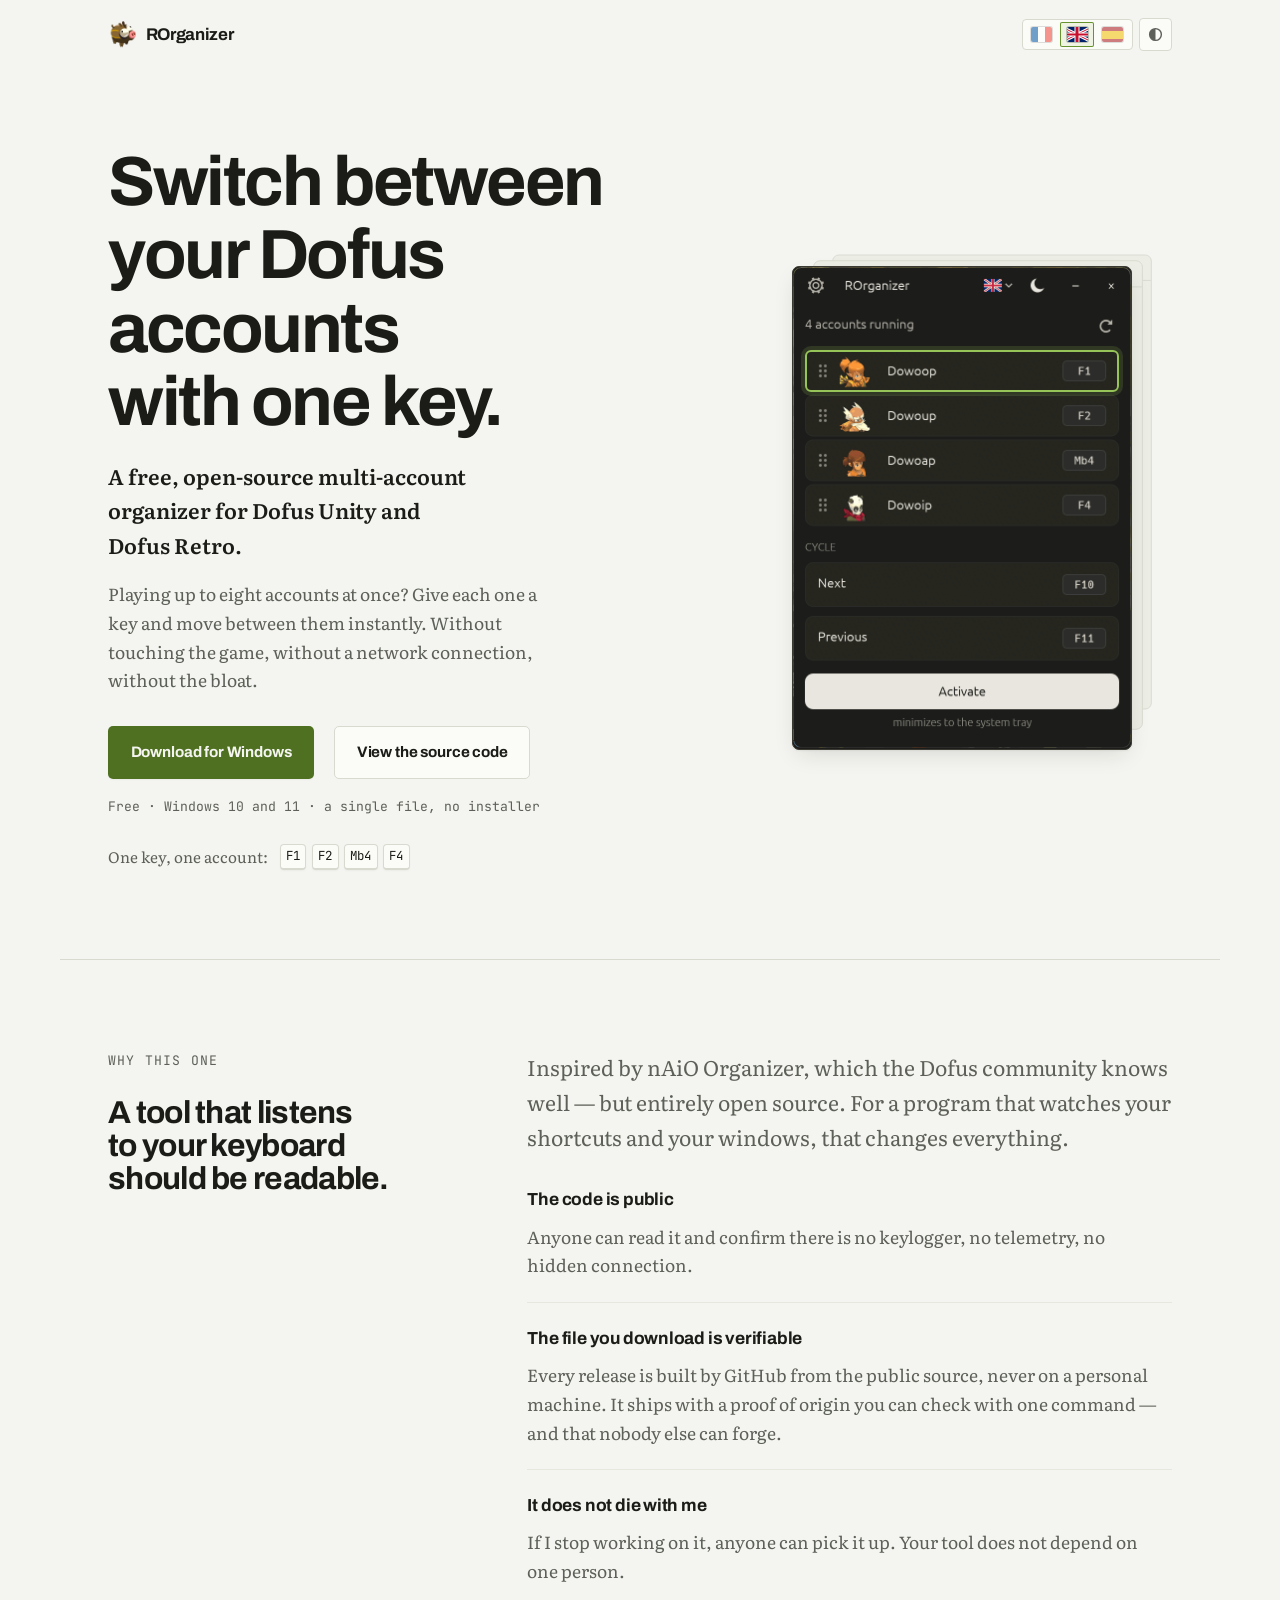
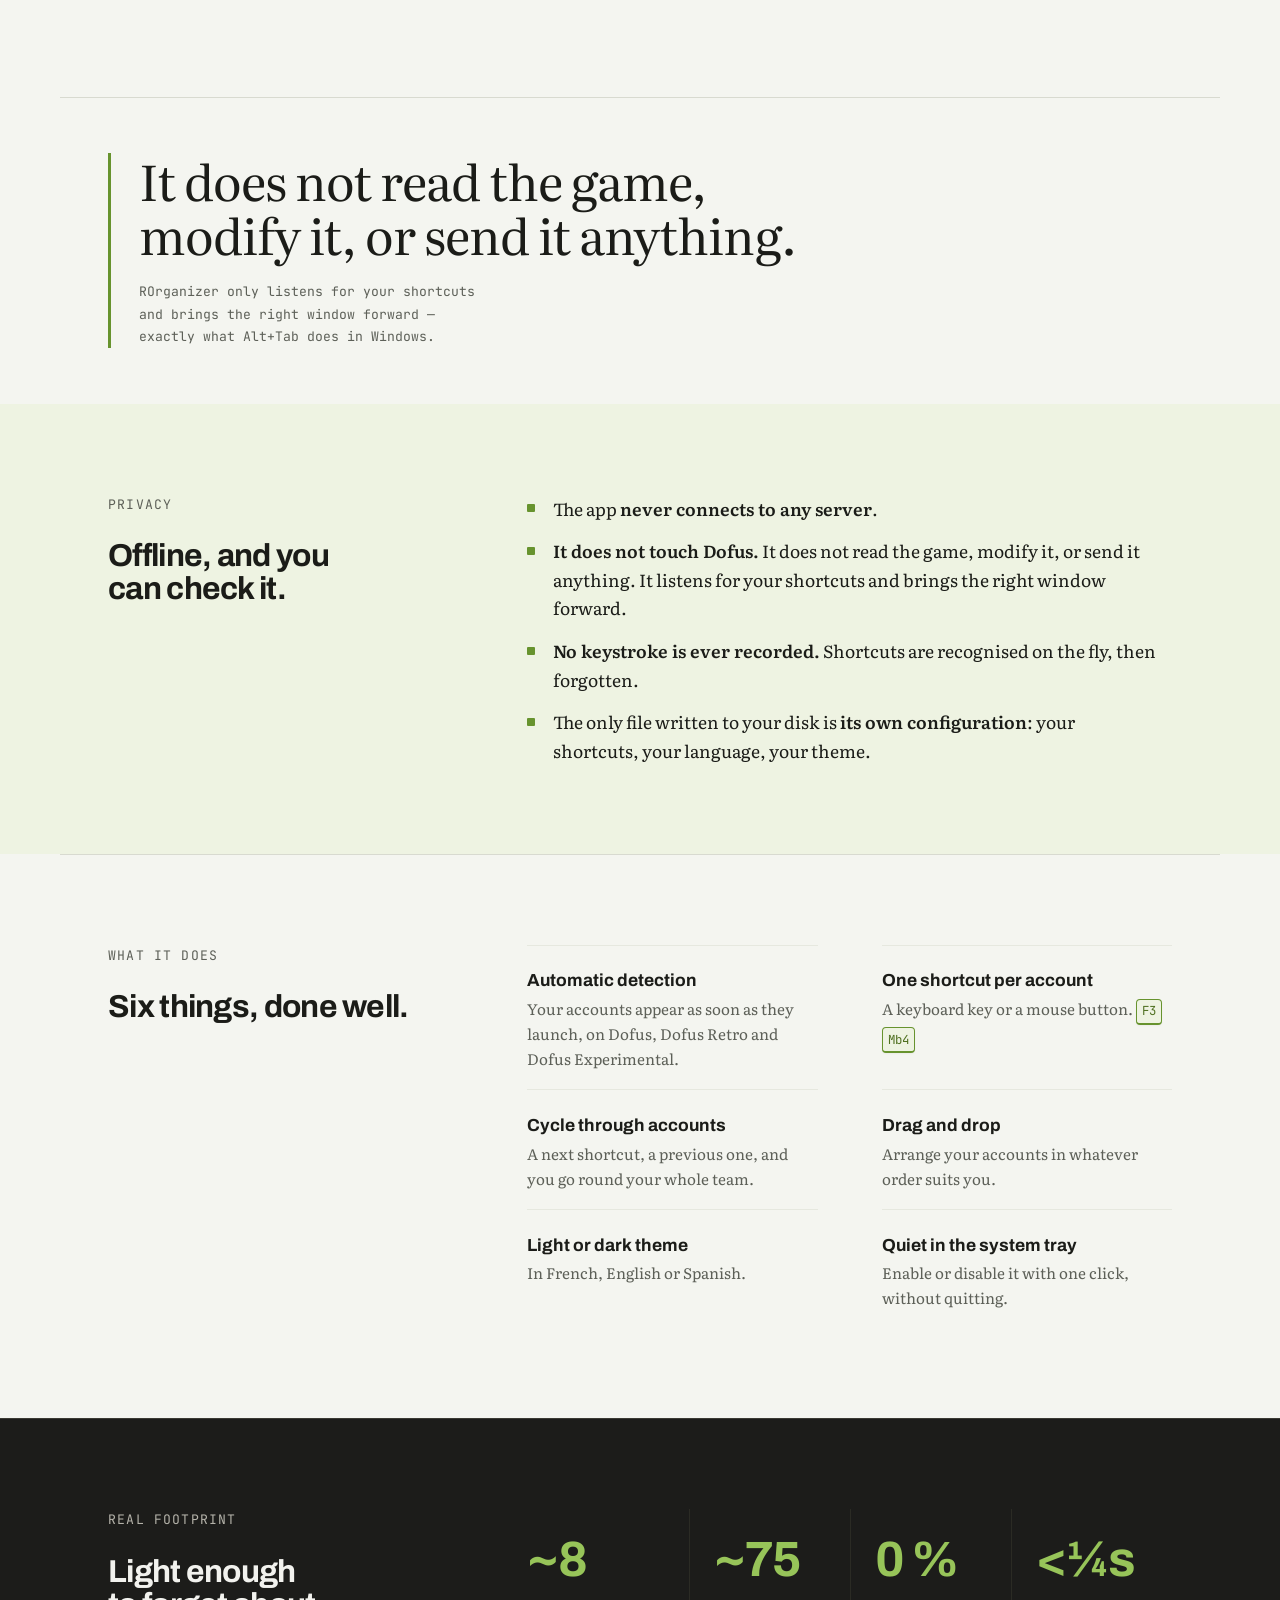
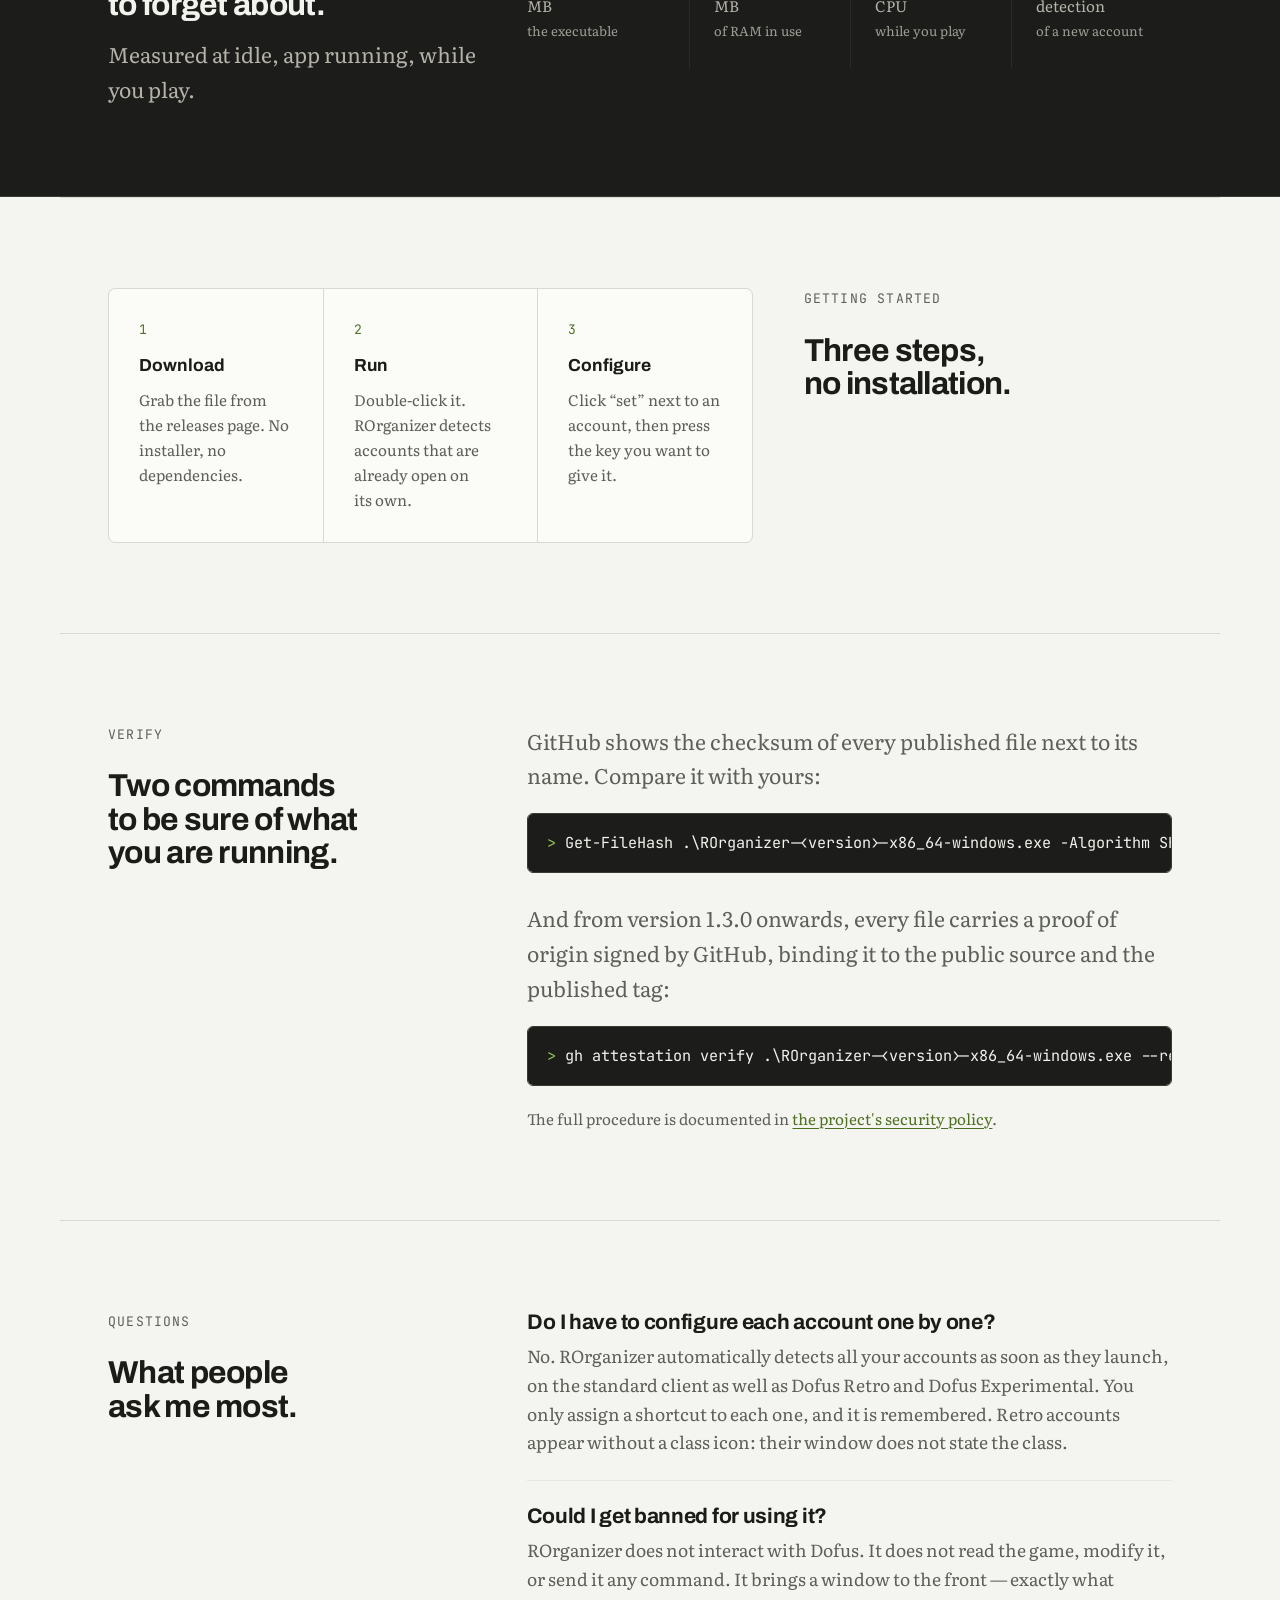
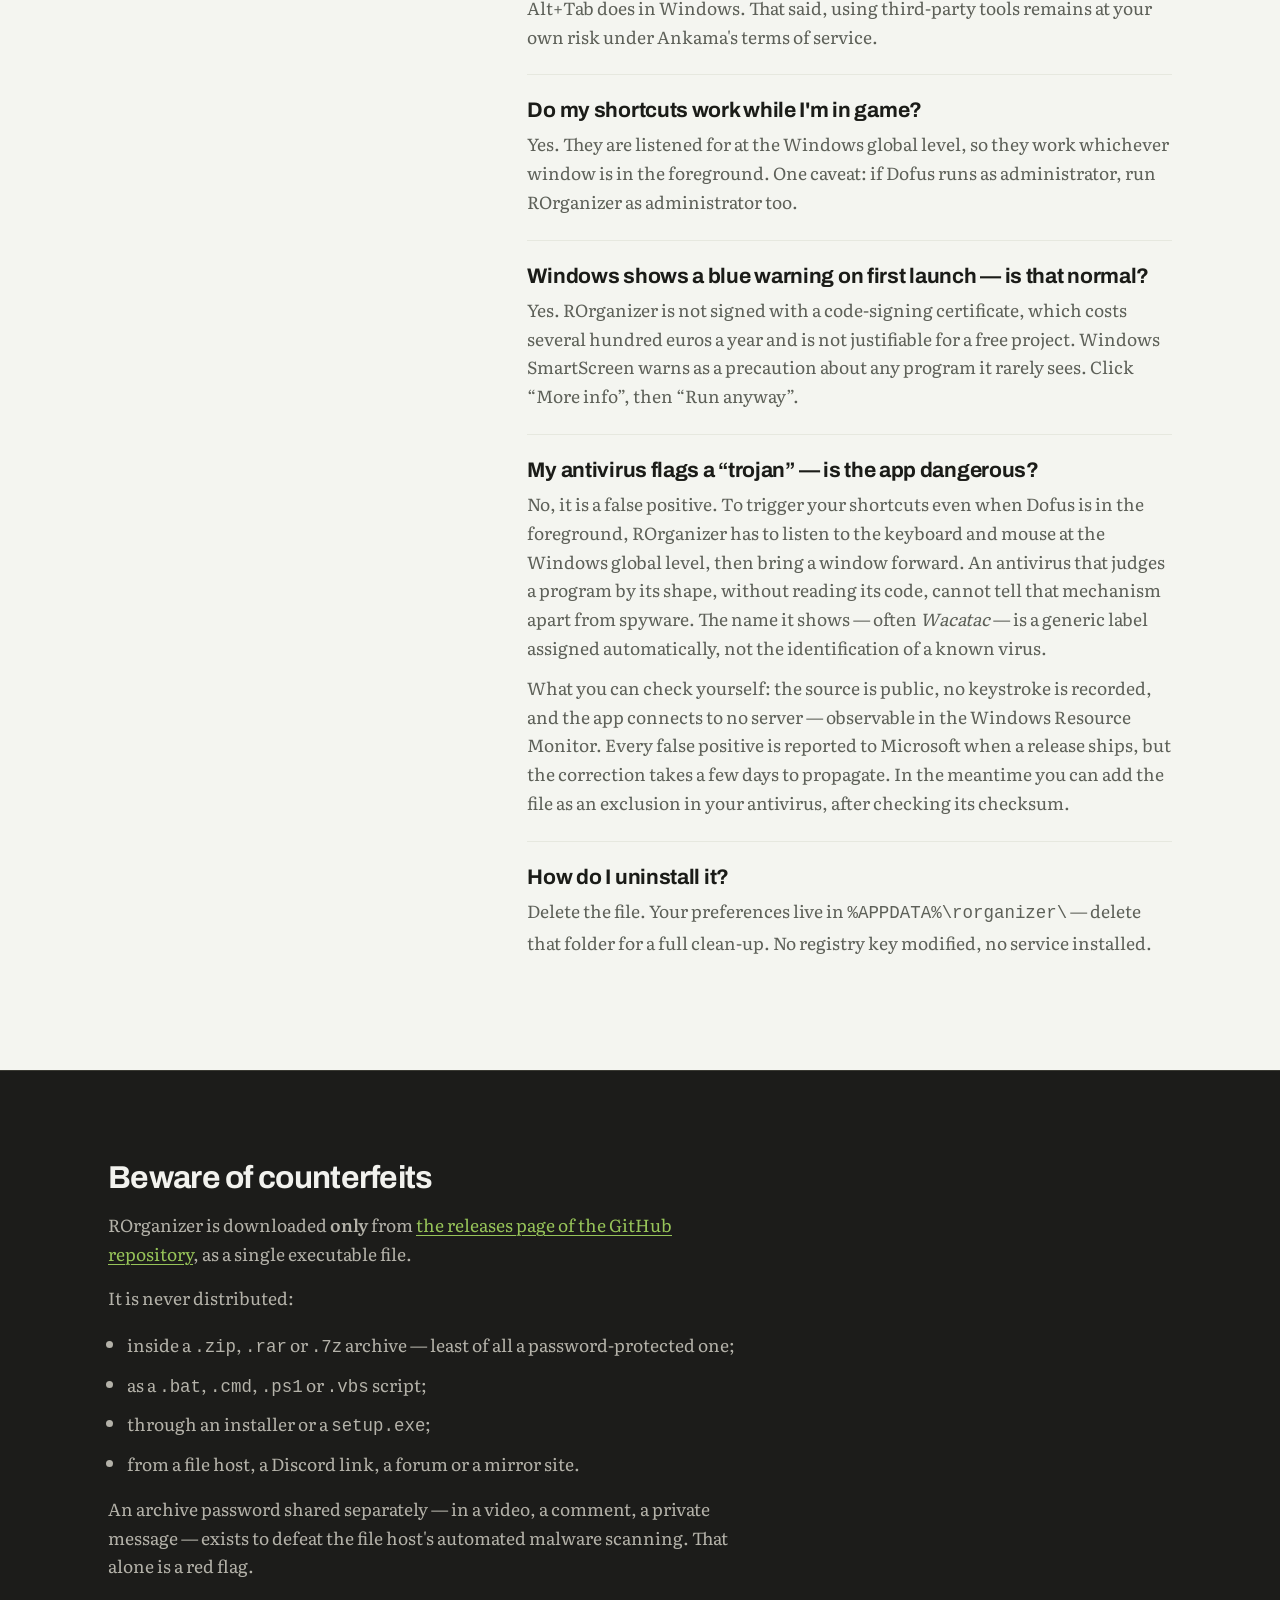
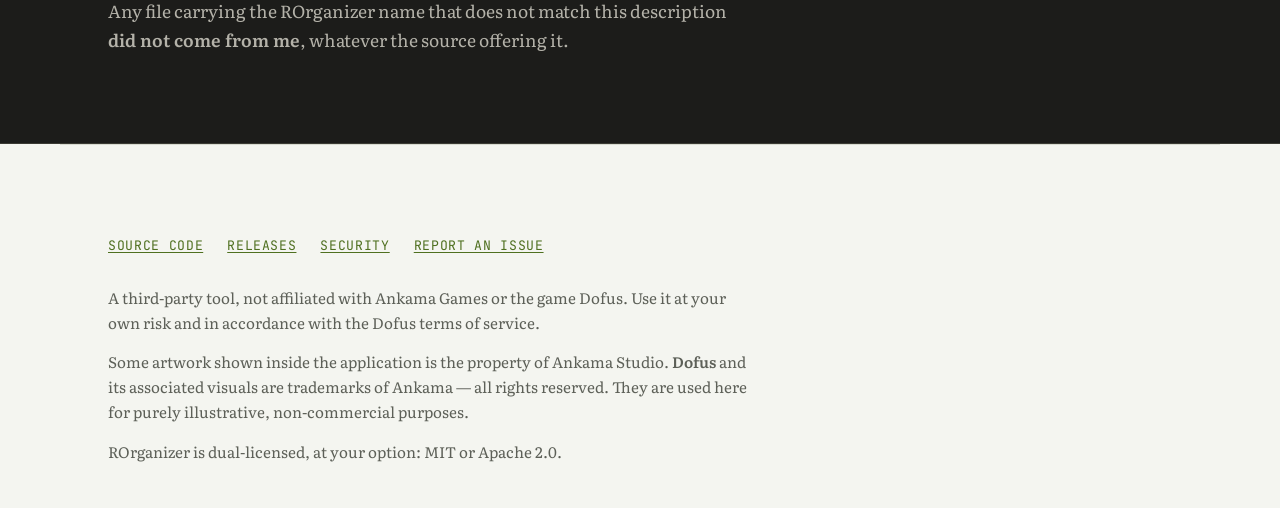
==== site/index.html @ 8f33f8b4 "feat: site vitrine trilingue sur GitHub Pages - HTML/CSS écrits à la main, aucun build ni dépendance" ====
<!DOCTYPE html>
<html lang="en" data-gate>
<head>
<meta charset="utf-8">
<meta name="viewport" content="width=device-width, initial-scale=1">
<title>ROrganizer</title>

<!-- Cette page ne porte aucun contenu : elle envoie le visiteur vers la
     version correspondant à sa langue. Elle est donc exclue de l'index — mais
     par `noindex` et non par robots.txt, sinon les robots ne liraient jamais
     l'interdiction. Le crawl reste autorisé, et les trois versions sont
     atteintes par le sitemap et les annotations hreflang. -->
<meta name="robots" content="noindex, follow">

<link rel="alternate" hreflang="fr" href="https://rorganizer.loulouw-labs.fr/fr/">
<link rel="alternate" hreflang="en" href="https://rorganizer.loulouw-labs.fr/en/">
<link rel="alternate" hreflang="es" href="https://rorganizer.loulouw-labs.fr/es/">
<link rel="alternate" hreflang="x-default" href="https://rorganizer.loulouw-labs.fr/en/">

<link rel="icon" href="assets/img/icon.png" type="image/png">
<link rel="stylesheet" href="assets/style.css">
<script src="assets/app.js"></script>
</head>
<body>

<!-- Repli sans JavaScript : trois liens en clair. Un visiteur qui n'exécute
     pas de script choisit lui-même, un robot suit les liens. -->
<main class="gate">
  <img src="assets/img/icon.png" width="56" height="56" alt="ROrganizer">
  <div>
    <h1 style="font-size:var(--fs-lg)">ROrganizer</h1>
    <p style="margin-top:0.6rem;color:var(--ink-soft)">Choose your language · Choisis ta langue · Elige tu idioma</p>
  </div>
  <div class="gate__choice">
    <a class="btn btn--ghost" href="fr/" hreflang="fr"><img class="flag" src="assets/img/flags/fr.svg" width="21" height="15" alt="">Français</a>
    <a class="btn btn--ghost" href="en/" hreflang="en"><img class="flag" src="assets/img/flags/en.svg" width="21" height="15" alt="">English</a>
    <a class="btn btn--ghost" href="es/" hreflang="es"><img class="flag" src="assets/img/flags/es.svg" width="21" height="15" alt="">Español</a>
  </div>
</main>

</body>
</html>
---- site/assets/style.css ----
/* ROrganizer — feuille de style unique, partagée par les trois langues.
   Thèse de mise en page : l'ordre de profondeur. Le sujet du produit est
   l'empilement de fenêtres et le focus, donc la page est bâtie de panneaux
   dont un seul est net et au premier plan.
   L'accent vert n'est jamais décoratif : il ne marque que ce qui est
   focalisé, actif ou vérifiable. */

/* ---------------------------------------------------------------- polices */

@font-face {
  font-family: 'Archivo';
  src: url('fonts/archivo-700-latin.woff2') format('woff2');
  font-weight: 700;
  font-style: normal;
  font-display: swap;
}

/* Fichier variable : une seule ressource couvre 400 à 600, et l'axe opsz
   est appliqué automatiquement par font-optical-sizing. */
@font-face {
  font-family: 'Literata';
  src: url('fonts/literata-var-latin.woff2') format('woff2');
  font-weight: 400 600;
  font-style: normal;
  font-display: swap;
}

@font-face {
  font-family: 'JetBrains Mono';
  src: url('fonts/jetbrains-mono-400-latin.woff2') format('woff2');
  font-weight: 400;
  font-style: normal;
  font-display: swap;
}

/* ----------------------------------------------------------------- tokens */

:root {
  color-scheme: light;

  --ground: #f4f5f0;
  --surface: #fbfbf8;
  --recess: #eceee5;
  --ink: #1b1c18;
  --ink-soft: #5d6058;
  --rule: #d8dad0;
  --rule-faint: #e6e8df;
  --accent: #4f7020;
  --accent-graphic: #67932e;
  --accent-quiet: #eef3e2;

  /* Sur fond clair la profondeur vient de l'ombre ; en sombre elle tombe à
     zéro et c'est la luminosité relative qui prend le relais. */
  --lift: 0 1px 2px rgb(27 28 24 / 6%), 0 8px 24px -6px rgb(27 28 24 / 14%);
  --lift-soft: 0 1px 2px rgb(27 28 24 / 4%);

  /* Le monde de l'app : surfaces sombres encastrées dans une page claire.
     Volontairement identiques dans les deux thèmes. */
  --app-ground: #1c1c1a;
  --app-surface: #26261f;
  --app-rule: #3a3a33;
  --app-ink: #f2f2ee;
  --app-ink-soft: #b4b2a9;
  --app-accent: #97c459;

  --fs-xs: clamp(0.75rem, 0.73rem + 0.12vw, 0.82rem);
  --fs-sm: clamp(0.875rem, 0.85rem + 0.15vw, 0.95rem);
  --fs-base: clamp(1rem, 0.97rem + 0.18vw, 1.09rem);
  --fs-md: clamp(1.12rem, 1.04rem + 0.36vw, 1.32rem);
  --fs-lg: clamp(1.45rem, 1.26rem + 0.9vw, 2.05rem);
  --fs-xl: clamp(1.95rem, 1.55rem + 1.9vw, 3.1rem);
  --fs-2xl: clamp(2.5rem, 1.85rem + 3.2vw, 4.35rem);

  --measure: 63ch;
  --gutter: clamp(1.25rem, 4vw, 3rem);
  --band: clamp(3.5rem, 7vw, 6rem);
}

@media (prefers-color-scheme: dark) {
  :root:not([data-theme='light']) {
    color-scheme: dark;

    --ground: #161714;
    --surface: #1f201c;
    --recess: #121310;
    --ink: #eceee6;
    --ink-soft: #9a9d92;
    --rule: #33352e;
    --rule-faint: #26281f;
    --accent: #97c459;
    --accent-graphic: #97c459;
    --accent-quiet: #23291a;

    --lift: none;
    --lift-soft: none;
  }
}

:root[data-theme='dark'] {
  color-scheme: dark;

  --ground: #161714;
  --surface: #1f201c;
  --recess: #121310;
  --ink: #eceee6;
  --ink-soft: #9a9d92;
  --rule: #33352e;
  --rule-faint: #26281f;
  --accent: #97c459;
  --accent-graphic: #97c459;
  --accent-quiet: #23291a;

  --lift: none;
  --lift-soft: none;
}

/* ------------------------------------------------------------------- base */

*,
*::before,
*::after {
  box-sizing: border-box;
}

html {
  -webkit-text-size-adjust: 100%;
}

body {
  margin: 0;
  background: var(--ground);
  color: var(--ink);
  font-family: 'Literata', Georgia, 'Times New Roman', serif;
  font-size: var(--fs-base);
  font-weight: 400;
  line-height: 1.65;
  font-optical-sizing: auto;
  -webkit-font-smoothing: antialiased;
}

h1,
h2,
h3 {
  font-family: 'Archivo', 'Segoe UI', system-ui, sans-serif;
  font-weight: 700;
  line-height: 1.05;
  letter-spacing: -0.022em;
  text-wrap: balance;
  margin: 0;
}

h1 {
  font-size: var(--fs-2xl);
  letter-spacing: -0.035em;
}

h2 {
  font-size: var(--fs-lg);
}

h3 {
  font-size: var(--fs-md);
  letter-spacing: -0.014em;
}

p {
  margin: 0;
  text-wrap: pretty;
}

a {
  color: var(--accent);
  text-decoration-thickness: 1px;
  text-underline-offset: 0.18em;
}

a:hover {
  text-decoration-thickness: 2px;
}

img,
svg {
  max-width: 100%;
  height: auto;
}

:focus-visible {
  outline: 2px solid var(--accent-graphic);
  outline-offset: 3px;
  border-radius: 2px;
}

.visually-hidden {
  position: absolute;
  width: 1px;
  height: 1px;
  overflow: hidden;
  clip-path: inset(50%);
  white-space: nowrap;
}

/* ------------------------------------------------------------- structures */

.wrap {
  width: 100%;
  max-width: 1160px;
  margin-inline: auto;
  padding-inline: var(--gutter);
}

/* Les sections sont séparées par des filets, jamais encartées. */
.band {
  border-top: 1px solid var(--rule);
  padding-block: var(--band);
}

.band--tight {
  padding-block: calc(var(--band) * 0.62);
}

.eyebrow {
  font-family: 'JetBrains Mono', ui-monospace, monospace;
  font-size: var(--fs-xs);
  letter-spacing: 0.09em;
  text-transform: uppercase;
  color: var(--ink-soft);
  margin: 0 0 1.5rem;
}

.lede {
  max-width: var(--measure);
  font-size: var(--fs-md);
  color: var(--ink-soft);
}

/* Grille asymétrique : intitulé à gauche, contenu à droite.
   `minmax(0, 1fr)` et non `1fr` : sans lui, les enfants gardent
   `min-width: auto` et un contenu non compressible — les blocs de terminal —
   élargit la grille au-delà du viewport. Mesuré : 842 px de scrollWidth pour
   500 px de fenêtre avant ce correctif. */
.split {
  display: grid;
  grid-template-columns: minmax(0, 1fr);
  gap: clamp(1.75rem, 4vw, 3.5rem);
}

@media (width >= 62rem) {
  .split {
    grid-template-columns: minmax(0, 4fr) minmax(0, 7fr);
    align-items: start;
  }

  /* Inverse le sens une seule fois dans la page, pour casser la répétition.
     L'ordre du HTML reste titre puis contenu — c'est `order` qui permute, sinon
     la lecture serait inversée sur mobile. */
  .split--reverse {
    grid-template-columns: minmax(0, 7fr) minmax(0, 4fr);
  }

  .split--reverse > :first-child {
    order: 2;
  }

  .split--reverse > :last-child {
    order: 1;
  }
}

/* ------------------------------------------------------ bandes pleine largeur */

/* Les sections contenues se ressemblaient toutes ; deux ou trois bandes bord à
   bord découpent le défilement en chapitres. Le fond va sur `.bleed`, le
   contenu reste dans `.wrap`. */
.bleed > .band {
  border-top: 0;
}

/* Remappage des tokens sur le sous-arbre : tout ce qui est à l'intérieur hérite
   des bonnes couleurs sans qu'il faille surcharger chaque composant. */
.bleed--dark {
  --ground: #1c1c1a;
  --surface: #26261f;
  --recess: #16160f;
  --ink: #f2f2ee;
  --ink-soft: #b4b2a9;
  --rule: #3a3a33;
  --rule-faint: #2b2b24;
  --accent: #97c459;
  --accent-graphic: #97c459;
  --accent-quiet: #23291a;
  --lift: none;
  --lift-soft: none;

  background: var(--ground);
  color: var(--ink);

  /* En thème sombre, la bande (#1c1c1a) n'a que ~4 % de luminance d'écart avec
     le fond de page (#161714) : sans filet elle se dissout. En thème clair le
     contraste suffit et le filet ne se voit pas — la même règle sert les deux. */
  border-block: 1px solid var(--rule);
}

.bleed--accent {
  background: var(--accent-quiet);
}

/* -------------------------------------------------- citation typographique */

/* Une seule dans la page, sur l'affirmation qui porte le plus. Le rail
   d'accent est justifié : c'est une garantie vérifiable, ce que l'accent
   encode partout ailleurs. */
.pull {
  max-width: 26ch;
  margin: 0;
  padding-left: clamp(1.1rem, 2.5vw, 1.75rem);
  border-left: 3px solid var(--accent-graphic);
  font-size: var(--fs-xl);
  font-weight: 400;
  line-height: 1.1;
  letter-spacing: -0.02em;
  text-wrap: balance;
}

.pull span {
  display: block;
  max-width: 46ch;
  margin-top: 1.25rem;
  font-family: 'JetBrains Mono', ui-monospace, monospace;
  font-size: var(--fs-xs);
  line-height: 1.7;
  letter-spacing: 0;
  color: var(--ink-soft);
}

/* ------------------------------------------------------------------ entête */

.topbar {
  display: flex;
  flex-wrap: wrap;
  gap: 1rem;
  align-items: center;
  justify-content: space-between;
  padding-block: 1.15rem;
}

.brand {
  display: flex;
  gap: 0.6rem;
  align-items: center;
  font-family: 'Archivo', system-ui, sans-serif;
  font-weight: 700;
  font-size: 1.06rem;
  letter-spacing: -0.02em;
  color: var(--ink);
  text-decoration: none;
}

.brand img {
  width: 28px;
  height: 28px;
}

.controls {
  display: flex;
  gap: 0.4rem;
  align-items: center;
}

/* Boîte fixe et `object-fit: cover` : les drapeaux du dépôt n'ont pas le même
   rapport (FR et ES en 60×45, EN en 60×30), ils auraient des hauteurs
   différentes côte à côte. Le filet est nécessaire — le blanc du drapeau
   français et le jaune espagnol bavent sinon sur le fond clair. */
.flag {
  display: block;
  flex: none;
  width: 21px;
  height: 15px;
  object-fit: cover;
  border-radius: 2px;
  box-shadow: 0 0 0 1px rgb(0 0 0 / 22%);
}

.langset {
  display: flex;
  gap: 1px;
  padding: 2px;
  border: 1px solid var(--rule);
  border-radius: 4px;
  background: var(--surface);
}

.langset a {
  display: grid;
  place-items: center;
  padding: 0.3rem 0.42rem;
  border-radius: 2px;
  text-decoration: none;
}

/* Les langues inactives sont désaturées : l'état actif se lit donc à la fois
   par la pastille et par la saturation, pas par la couleur seule. */
.langset .flag {
  opacity: 0.55;
}

.langset a:hover .flag {
  opacity: 1;
}

/* L'accent marque l'état actif — c'est sa seule raison d'apparaître. */
.langset a[aria-current='true'] {
  background: var(--accent-quiet);
  box-shadow: inset 0 0 0 1px var(--accent-graphic);
}

.langset a[aria-current='true'] .flag {
  opacity: 1;
}

.themetoggle {
  display: grid;
  place-items: center;
  width: 2.05rem;
  height: 2.05rem;
  padding: 0;
  border: 1px solid var(--rule);
  border-radius: 4px;
  background: var(--surface);
  color: var(--ink-soft);
  cursor: pointer;
}

.themetoggle:hover {
  color: var(--ink);
}

.themetoggle svg {
  width: 15px;
  height: 15px;
}

/* Sous 48rem les commandes de l'en-tête sont manipulées au pouce : on porte la
   zone tactile à ~40 px sans grossir les drapeaux ni l'icône. Les 33 px par
   défaut passent le minimum de 24 px mais restent inconfortables. */
@media (width < 48rem) {
  .langset a {
    padding-block: 0.75rem;
  }

  .themetoggle {
    width: 2.5rem;
    height: 2.5rem;
  }
}

/* -------------------------------------------------------------------- héros */

.hero {
  display: grid;
  grid-template-columns: minmax(0, 1fr);
  gap: clamp(2.5rem, 5vw, 4rem);
  padding-block: clamp(2.5rem, 6vw, 5rem) var(--band);
}

@media (width >= 62rem) {
  .hero {
    grid-template-columns: minmax(0, 58fr) minmax(0, 42fr);
    align-items: center;
  }
}

.hero__tagline {
  max-width: 34ch;
  margin-top: 1.25rem;
  font-size: var(--fs-md);
  font-weight: 600;
}

.hero__body {
  max-width: 46ch;
  margin-top: 1rem;
  color: var(--ink-soft);
}

.hero__actions {
  display: flex;
  flex-wrap: wrap;
  gap: 0.85rem 1.25rem;
  align-items: center;
  margin-top: 2rem;
}

.hero__note {
  margin-top: 1.1rem;
  font-family: 'JetBrains Mono', ui-monospace, monospace;
  font-size: var(--fs-xs);
  color: var(--ink-soft);
}

/* Bandeau de démonstration : les touches s'allument l'une après l'autre, en
   phase avec le repère qui descend la liste des comptes dans la capture. */
.hero__demo {
  display: flex;
  flex-wrap: wrap;
  gap: 0.5rem 0.75rem;
  align-items: center;
  margin-top: 1.6rem;
  font-size: var(--fs-sm);
  color: var(--ink-soft);
}

.demo-keys {
  display: inline-flex;
  gap: 0.35rem;
}

.btn {
  display: inline-flex;
  gap: 0.55rem;
  align-items: center;
  padding: 0.8rem 1.35rem;
  border: 1px solid transparent;
  border-radius: 5px;
  font-family: 'Archivo', system-ui, sans-serif;
  font-size: var(--fs-sm);
  font-weight: 700;
  letter-spacing: -0.01em;
  text-decoration: none;
}

.btn--primary {
  background: var(--accent);
  color: var(--ground);
  box-shadow: var(--lift-soft);
}

.btn--primary:hover {
  filter: brightness(1.12);
}

.btn--ghost {
  border-color: var(--rule);
  background: var(--surface);
  color: var(--ink);
}

.btn--ghost:hover {
  border-color: var(--ink-soft);
}

/* ------------------------------------------------- la pile de fenêtres */

/* Deux panneaux en retrait derrière celui qui a le focus. Ils ne sont pas
   décoratifs : ils représentent les autres comptes lancés, d'où la barre de
   titre esquissée qui les fait lire comme des fenêtres et non des blocs. */
.stack {
  position: relative;
  width: min(340px, 100%);
  margin-inline: auto;
  aspect-ratio: 340 / 484;
}

.stack__pane {
  position: absolute;
  inset: 0;
  border: 1px solid var(--rule);
  border-radius: 7px;
}

.stack__pane--back,
.stack__pane--mid {
  background: var(--recess);
}

/* Barre de titre esquissée, avec ses trois boutons de fenêtre : c'est elle qui
   fait lire ces panneaux comme des fenêtres en arrière-plan plutôt que comme
   des rectangles décoratifs. Sans ce détail la thèse de la page ne se lit pas. */
.stack__pane--back::before,
.stack__pane--mid::before {
  content: '';
  position: absolute;
  inset: 0 0 auto;
  height: 27px;
  border-bottom: 1px solid var(--rule);
}

.stack__pane--back::after,
.stack__pane--mid::after {
  content: '';
  position: absolute;
  top: 11px;
  right: 12px;
  width: 26px;
  height: 5px;
  background-image: radial-gradient(circle, var(--rule) 55%, transparent 60%);
  background-size: 10px 5px;
  background-repeat: repeat-x;
  opacity: 0.9;
}

.stack__pane--front {
  margin: 0;
  overflow: hidden;
  border-color: var(--app-rule);
  background: var(--app-ground);
  box-shadow: var(--lift);
}

.stack__pane--front img {
  display: block;
  width: 100%;
}

/* Repère de focus posé sur la capture. Coordonnées relevées au pixel sur
   `app-*.png` (lignes à y=167/257/347/437 sur 968, de x=24 à x=656 sur 680),
   exprimées en pourcentages pour suivre le redimensionnement de l'image. */
.stack__focus {
  position: absolute;
  top: 17.252%;
  left: 3.529%;
  width: 92.941%;
  height: 8.678%;
  border: 2px solid var(--app-accent);
  border-radius: 6px;
  box-shadow: 0 0 0 4px rgb(151 196 89 / 16%);
  pointer-events: none;
}

/* La page n'a qu'un mouvement, et il est démonstratif : il montre le
   mécanisme du produit — une touche met un compte au premier plan. Il est
   volontairement **fini** (trois passages) plutôt qu'en boucle : une animation
   perpétuelle dans un héros finit par distraire au lieu d'expliquer. */
@media (prefers-reduced-motion: no-preference) {
  .stack__focus {
    animation: focus-walk 4.4s steps(1, end) 3;
  }

  .demo-keys .key--demo {
    animation: key-press 4.4s steps(1, end) 3;
  }

  .demo-keys .key--demo:nth-child(2) {
    animation-delay: 1.1s;
  }

  .demo-keys .key--demo:nth-child(3) {
    animation-delay: 2.2s;
  }

  .demo-keys .key--demo:nth-child(4) {
    animation-delay: 3.3s;
  }
}

@keyframes focus-walk {
  0% {
    top: 17.252%;
  }
  25% {
    top: 26.550%;
  }
  50% {
    top: 35.847%;
  }
  75% {
    top: 45.145%;
  }
}

/* `steps(1, end)` : le repère saute d'une ligne à l'autre au lieu de glisser.
   Un appui sur une touche est instantané, un glissement mentirait sur le
   comportement du logiciel. */
@keyframes key-press {
  0% {
    border-color: var(--accent-graphic);
    background: var(--accent-quiet);
    color: var(--accent);
  }
  25% {
    border-color: var(--rule);
    background: var(--surface);
    color: var(--ink);
  }
}

@media (width >= 62rem) {
  .stack {
    width: min(340px, 100%);
  }

  .stack__pane--back {
    transform: translate(30px, -26px) scale(0.94);
  }

  .stack__pane--mid {
    transform: translate(16px, -13px) scale(0.97);
  }
}

/* Le seul mouvement de la page : la pile se résout en focus au chargement,
   parce que c'est exactement ce que fait le produit. Enfermé dans la requête
   de largeur où la pile existe — sur mobile les panneaux sont empilés à
   plat, il n'y aurait rien à résoudre. */
@media (width >= 62rem) and (prefers-reduced-motion: no-preference) {
  .stack__pane--back,
  .stack__pane--mid,
  .stack__pane--front {
    animation: settle 620ms cubic-bezier(0.22, 0.7, 0.24, 1) both;
  }

  .stack__pane--back {
    animation-name: settle-back;
    animation-delay: 90ms;
  }

  .stack__pane--mid {
    animation-name: settle-mid;
    animation-delay: 45ms;
  }
}

@keyframes settle-back {
  from {
    transform: translate(8px, -7px) scale(0.97);
    opacity: 0;
  }
  to {
    transform: translate(30px, -26px) scale(0.94);
    opacity: 1;
  }
}

@keyframes settle-mid {
  from {
    transform: translate(6px, -5px) scale(0.985);
    opacity: 0;
  }
  to {
    transform: translate(16px, -13px) scale(0.97);
    opacity: 1;
  }
}

@keyframes settle {
  from {
    transform: translateY(14px);
    opacity: 0;
  }
  to {
    transform: none;
    opacity: 1;
  }
}

/* ------------------------------------------------------ listes de définition */

/* Pas de grille de cartes identiques : une liste de définitions séparée par
   des filets, où le terme porte la typographie de titre. */
.deflist {
  display: grid;
  gap: 0;
  margin: 0;
}

.deflist > div {
  padding-block: 1.4rem;
  border-top: 1px solid var(--rule-faint);
}

.deflist > div:first-child {
  padding-top: 0;
  border-top: 0;
}

.deflist dt {
  font-family: 'Archivo', system-ui, sans-serif;
  font-weight: 700;
  font-size: var(--fs-base);
  letter-spacing: -0.012em;
}

.deflist dd {
  max-width: var(--measure);
  margin: 0.4rem 0 0;
  color: var(--ink-soft);
}

/* ------------------------------------------------------------- vie privée */

/* La teinte d'accent est portée par la bande pleine largeur (`.bleed--accent`),
   pas par un encart : un panneau à l'intérieur d'une bande de même couleur
   ferait doublon. */
.assert ul {
  display: grid;
  gap: 0.85rem;
  margin: 0;
  padding: 0;
  list-style: none;
}

.assert li {
  position: relative;
  max-width: var(--measure);
  padding-left: 1.6rem;
}

.assert li::before {
  content: '';
  position: absolute;
  top: 0.62em;
  left: 0;
  width: 8px;
  height: 8px;
  border-radius: 1px;
  background: var(--accent-graphic);
}

/* ------------------------------------------------------ touches de clavier */

/* Le motif récurrent du site. L'app affiche déjà ses raccourcis ainsi, donc
   c'est un emprunt fonctionnel et non un ornement. */
.key {
  display: inline-block;
  min-width: 2.1em;
  padding: 0.1em 0.42em;
  border: 1px solid var(--rule);
  border-bottom-width: 2px;
  border-radius: 4px;
  background: var(--surface);
  box-shadow: var(--lift-soft);
  font-family: 'JetBrains Mono', ui-monospace, monospace;
  font-size: 0.82em;
  text-align: center;
  color: var(--ink);
}

.key--set {
  border-color: var(--accent-graphic);
  background: var(--accent-quiet);
  color: var(--accent);
}

/* --------------------------------------------------------- fonctionnalités */

.features {
  display: grid;
  gap: 0;
  margin: 0;
  padding: 0;
  list-style: none;
}

@media (width >= 48rem) {
  .features {
    grid-template-columns: repeat(2, minmax(0, 1fr));
    column-gap: clamp(2rem, 5vw, 4rem);
  }
}

.features li {
  padding-block: 1.15rem;
  border-top: 1px solid var(--rule-faint);
}

.features li strong {
  font-family: 'Archivo', system-ui, sans-serif;
  font-weight: 700;
}

/* Enfant direct obligatoire : en sélecteur descendant, cette règle attrapait
   aussi les `span.key` imbriqués dans la description et les passait en
   `display: block` — les touches sortaient en blocs pleine largeur. Même piège
   que `.gate img` contre `.flag`. */
.features li > span {
  display: block;
  color: var(--ink-soft);
  font-size: var(--fs-sm);
}

/* ------------------------------------------------------------- métriques */

/* Reconstruites en HTML au lieu de réutiliser le SVG du README : celui-ci a
   des libellés de 12 px qui deviennent illisibles une fois mis à l'échelle
   sur un téléphone. */
/* Les tuiles vivent dans une bande sombre pleine largeur : pas de cadre ni de
   fond propre, seulement des filets de séparation. */
.metrics {
  display: grid;
  grid-template-columns: repeat(2, minmax(0, 1fr));
  gap: 0;
  margin: 0;
  padding: 0;
}

@media (width >= 48rem) {
  .metrics {
    grid-template-columns: repeat(4, minmax(0, 1fr));
  }
}

.metrics > div {
  padding: clamp(1.1rem, 2.4vw, 1.6rem) clamp(0.75rem, 2vw, 1.5rem);
  border-top: 1px solid var(--rule-faint);
}

@media (width >= 48rem) {
  .metrics > div {
    border-top: 0;
    border-left: 1px solid var(--rule-faint);
  }

  .metrics > div:first-child {
    border-left: 0;
    padding-left: 0;
  }
}

.metrics dt {
  font-family: 'Archivo', system-ui, sans-serif;
  font-size: clamp(2.1rem, 1.4rem + 2.8vw, 3.1rem);
  font-weight: 700;
  line-height: 1;
  letter-spacing: -0.035em;
  color: var(--accent);
  font-variant-numeric: tabular-nums;
}

.metrics dd {
  margin: 0.55rem 0 0;
  color: var(--ink-soft);
  font-size: var(--fs-sm);
}

.metrics dd small {
  display: block;
  margin-top: 0.15rem;
  font-size: var(--fs-xs);
  opacity: 0.85;
}

/* ------------------------------------------------------------- démarrage */

/* La numérotation est justifiée ici, et seulement ici : c'est une vraie
   séquence, l'ordre porte une information. */
.steps {
  display: grid;
  gap: 1px;
  margin: 0;
  padding: 0;
  list-style: none;
  counter-reset: step;
  background: var(--rule);
  border: 1px solid var(--rule);
  border-radius: 7px;
  overflow: hidden;
}

@media (width >= 48rem) {
  .steps {
    grid-template-columns: repeat(3, minmax(0, 1fr));
  }
}

.steps li {
  padding: clamp(1.25rem, 3vw, 1.9rem);
  background: var(--surface);
  counter-increment: step;
}

.steps li::before {
  content: counter(step);
  display: block;
  margin-bottom: 0.7rem;
  font-family: 'JetBrains Mono', ui-monospace, monospace;
  font-size: var(--fs-xs);
  color: var(--accent);
}

.steps strong {
  display: block;
  margin-bottom: 0.35rem;
  font-family: 'Archivo', system-ui, sans-serif;
  font-weight: 700;
}

.steps p {
  color: var(--ink-soft);
  font-size: var(--fs-sm);
}

/* ---------------------------------------------------------------- preuves */

/* Contenus de terminal réels, pas des extraits décoratifs. Aucune empreinte
   codée en dur : elle changerait à chaque version. */
.term {
  margin: 0;
  padding: 1rem 1.15rem;
  border: 1px solid var(--app-rule);
  border-radius: 6px;
  background: var(--app-ground);
  color: var(--app-ink);
  font-family: 'JetBrains Mono', ui-monospace, monospace;
  font-size: var(--fs-sm);
  line-height: 1.7;
  overflow-x: auto;
}

.term .prompt {
  user-select: none;
  color: var(--app-accent);
}

/* ------------------------------------------------------------------- FAQ */

/* Texte visible et non replié : Google indexe mieux, et il n'y a aucun JS. */
.faq {
  display: grid;
  gap: 0;
}

.faq > div {
  max-width: 74ch;
  padding-block: 1.5rem;
  border-top: 1px solid var(--rule-faint);
}

.faq > div:first-child {
  padding-top: 0;
  border-top: 0;
}

.faq h3 {
  margin-bottom: 0.5rem;
}

.faq p + p {
  margin-top: 0.7rem;
}

.faq p {
  color: var(--ink-soft);
}

/* ------------------------------------------------------- contrefaçons */

/* Bande sombre pleine largeur : sérieux sans être alarmiste. Pas de rouge — le
   but est d'informer, pas d'angoisser à la sortie du site. Les couleurs
   viennent du remappage de tokens de `.bleed--dark`. */
.warn p {
  max-width: var(--measure);
  margin-top: 1rem;
  color: var(--ink-soft);
}

.warn ul {
  display: grid;
  gap: 0.5rem;
  max-width: var(--measure);
  margin: 1.1rem 0 0;
  padding-left: 1.2rem;
  color: var(--ink-soft);
}

/* ------------------------------------------------------------------- pied */

.footer {
  border-top: 1px solid var(--rule);
  padding-block: var(--band) 3rem;
  font-size: var(--fs-sm);
  color: var(--ink-soft);
}

.footer p {
  max-width: 72ch;
}

.footer p + p {
  margin-top: 0.9rem;
}

.footer__links {
  display: flex;
  flex-wrap: wrap;
  gap: 0.5rem 1.5rem;
  margin-bottom: 1.75rem;
  font-family: 'JetBrains Mono', ui-monospace, monospace;
  font-size: var(--fs-xs);
  text-transform: uppercase;
  letter-spacing: 0.05em;
}

/* ------------------------------------------------ page racine (redirecteur) */

.gate {
  display: grid;
  place-content: center;
  gap: 1.75rem;
  min-height: 100svh;
  padding: var(--gutter);
  text-align: center;
}

/* `.gate > img` et non `.gate img` : cette règle ne vise que l'icône de
   l'application, enfant direct. En descendant, elle écrasait `.flag` — sa
   spécificité est plus forte — et les drapeaux des boutons sortaient en
   56×56. */
.gate > img {
  width: 56px;
  height: 56px;
  margin-inline: auto;
}

.gate__choice {
  display: flex;
  flex-wrap: wrap;
  gap: 0.75rem;
  justify-content: center;
}
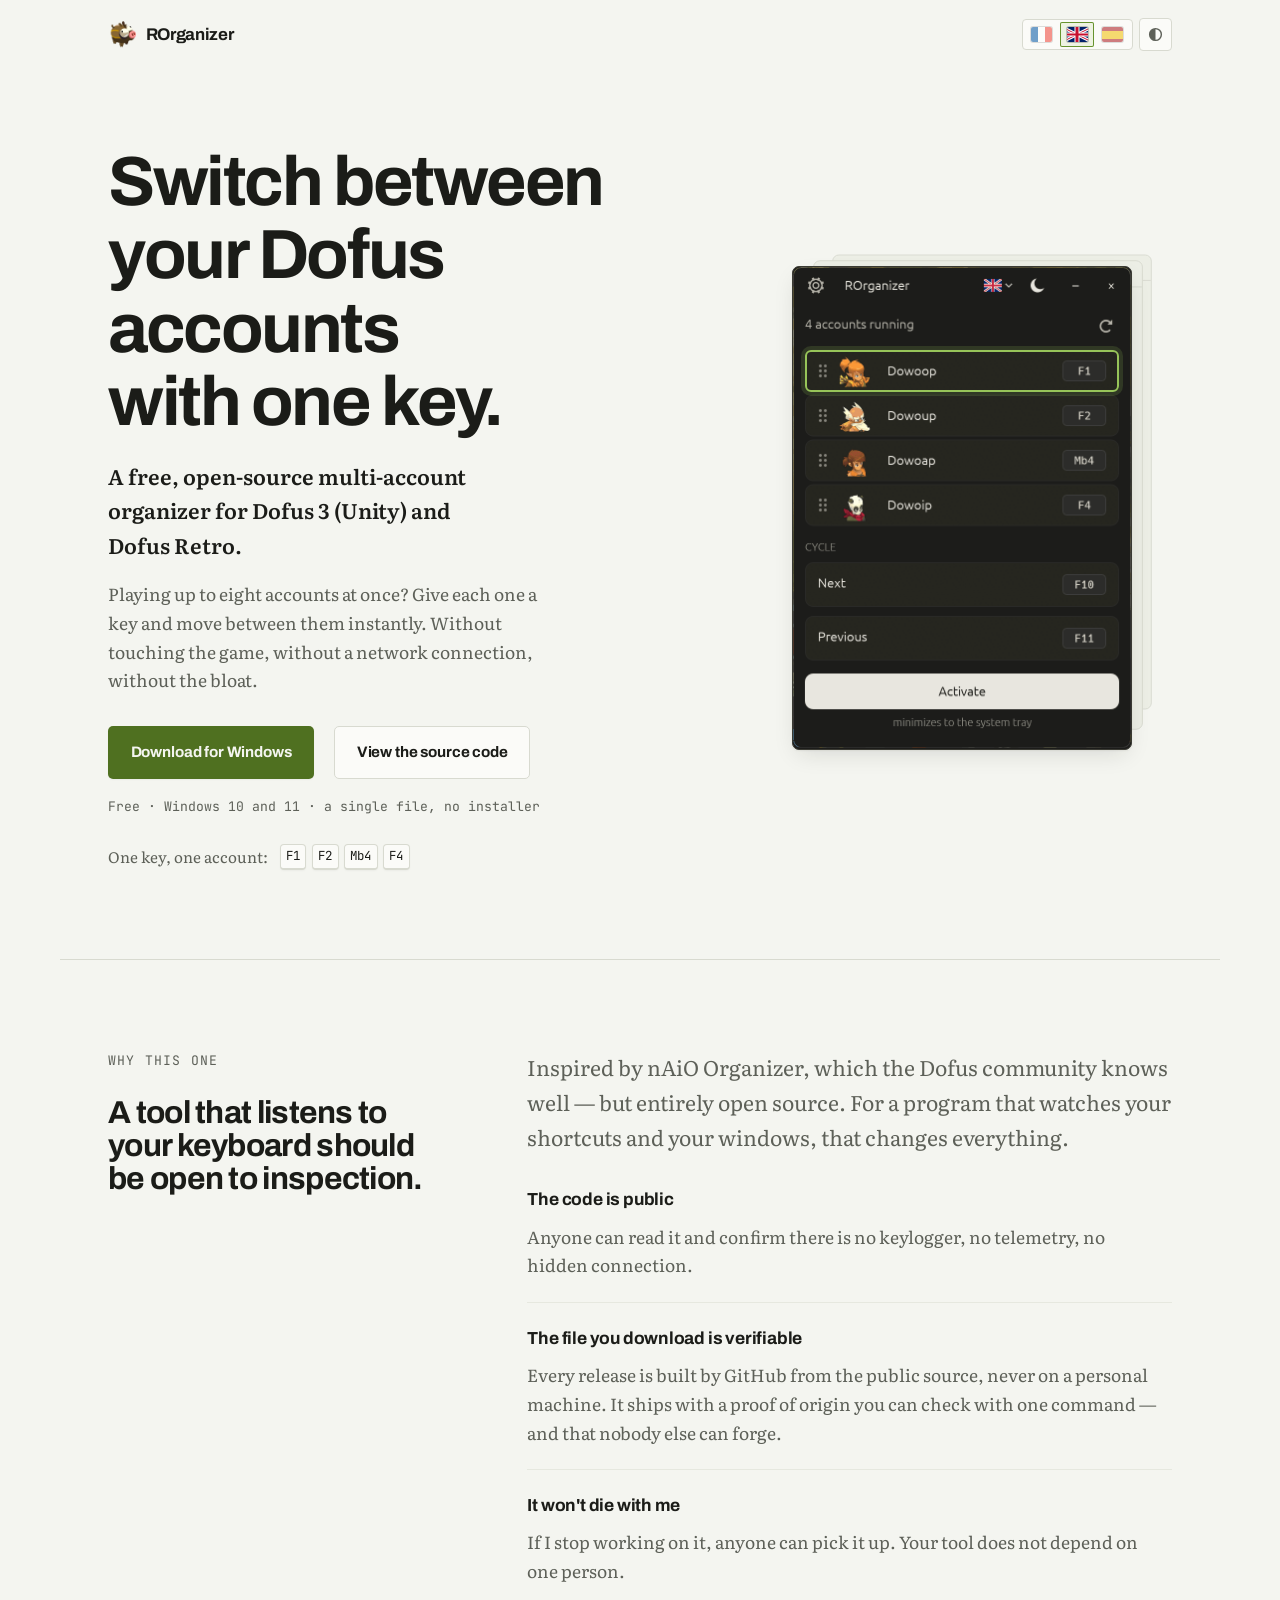
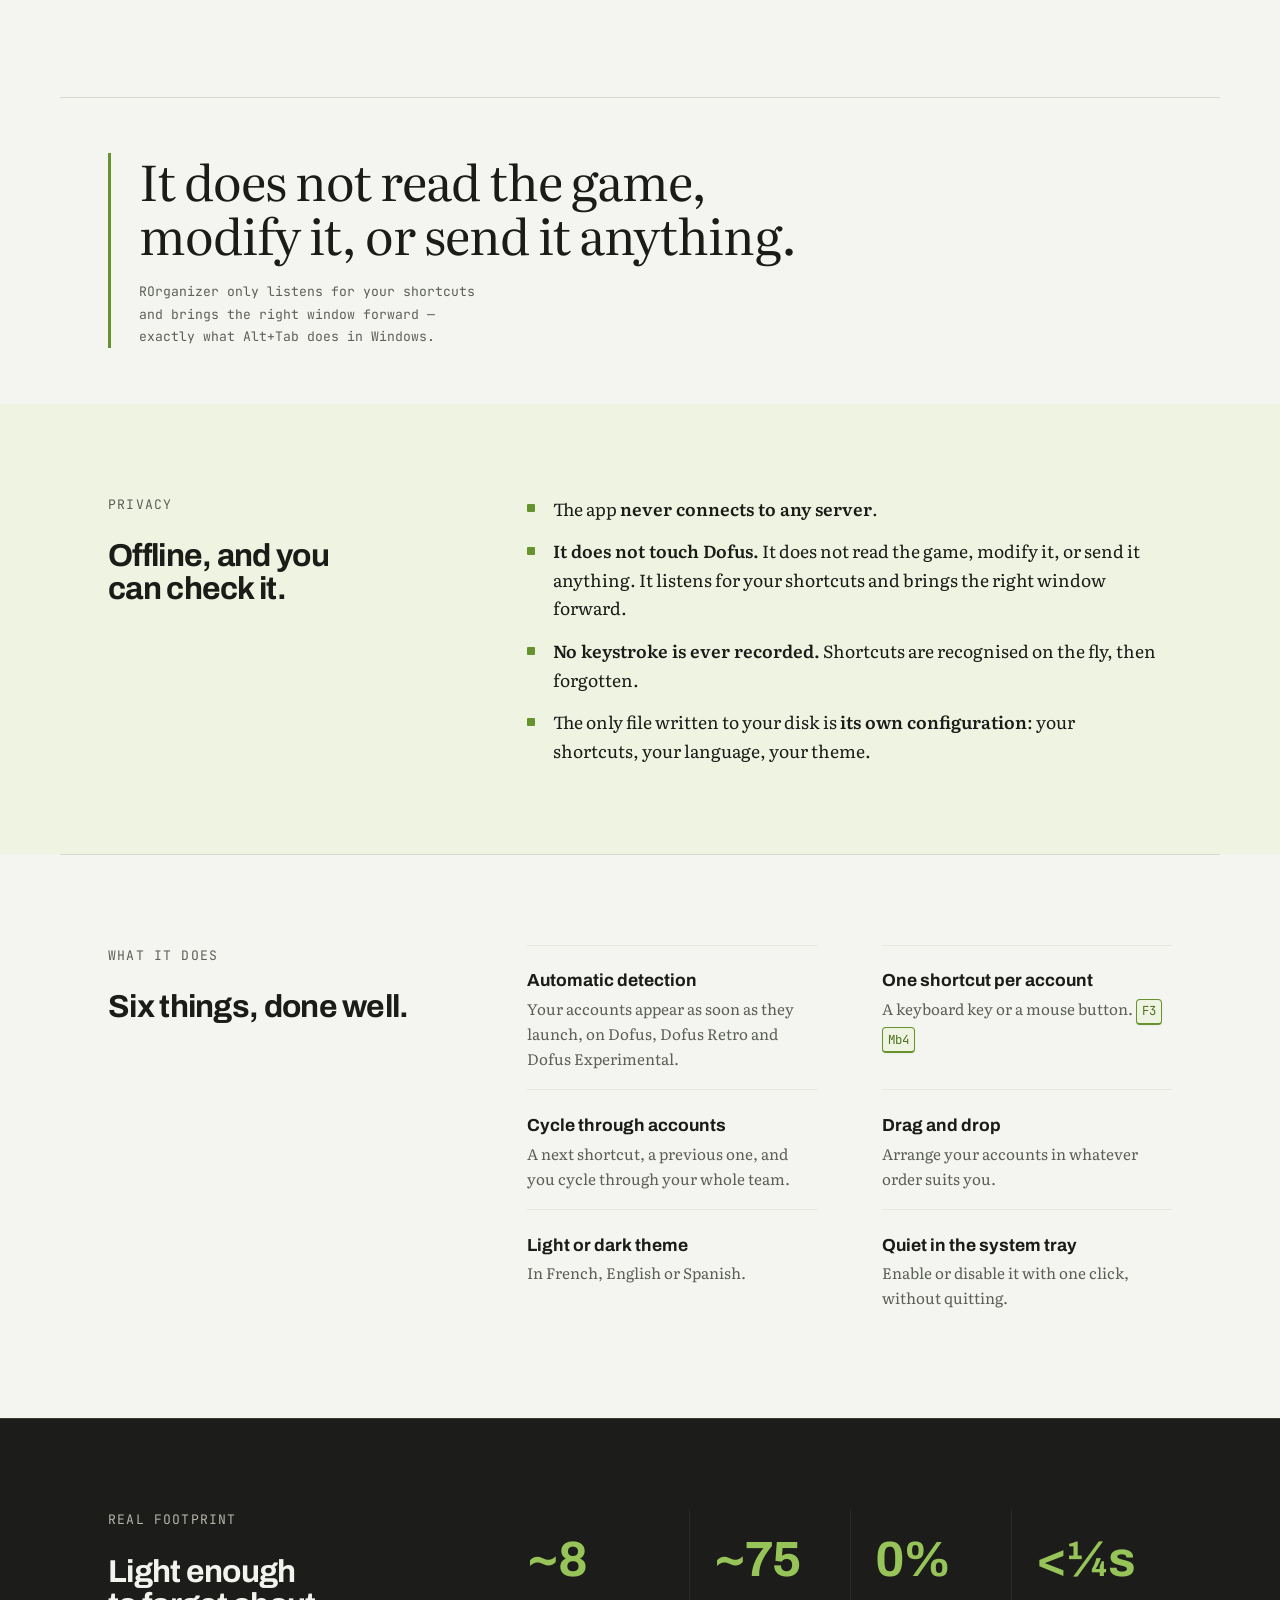
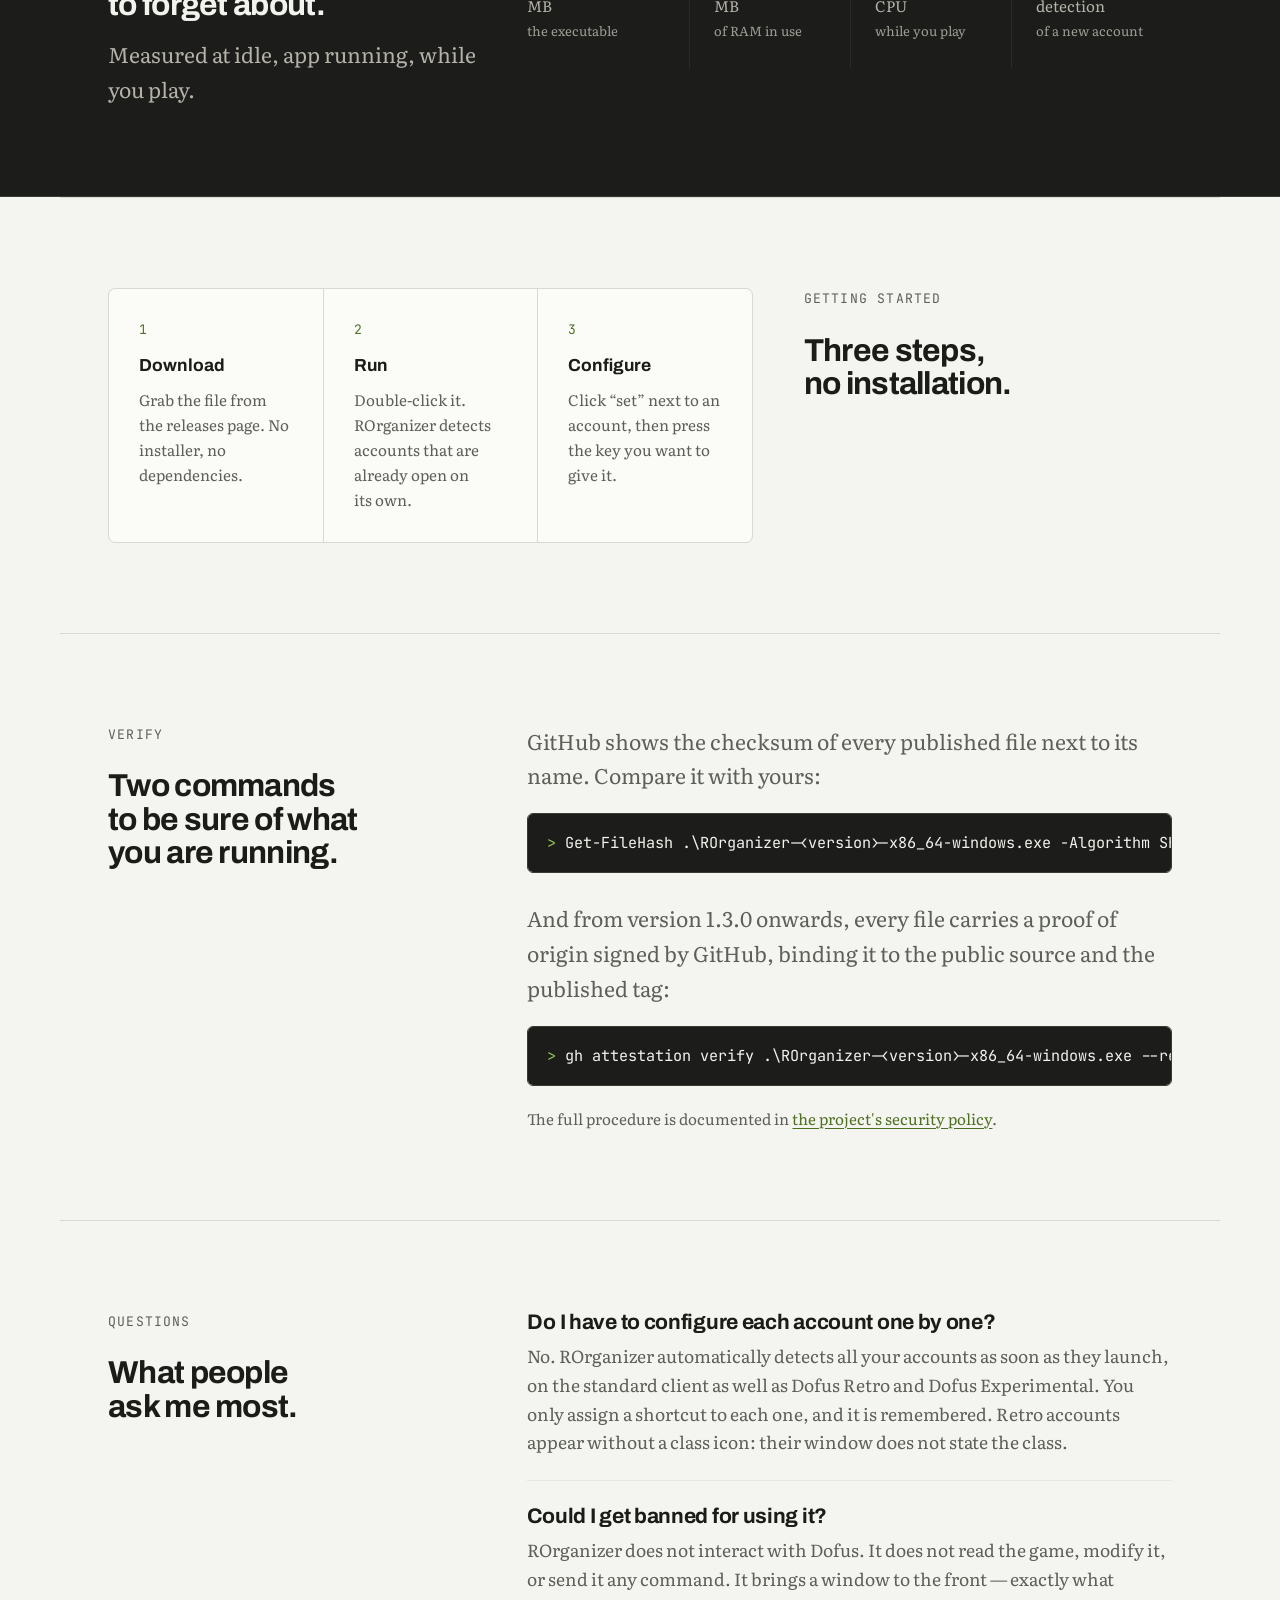
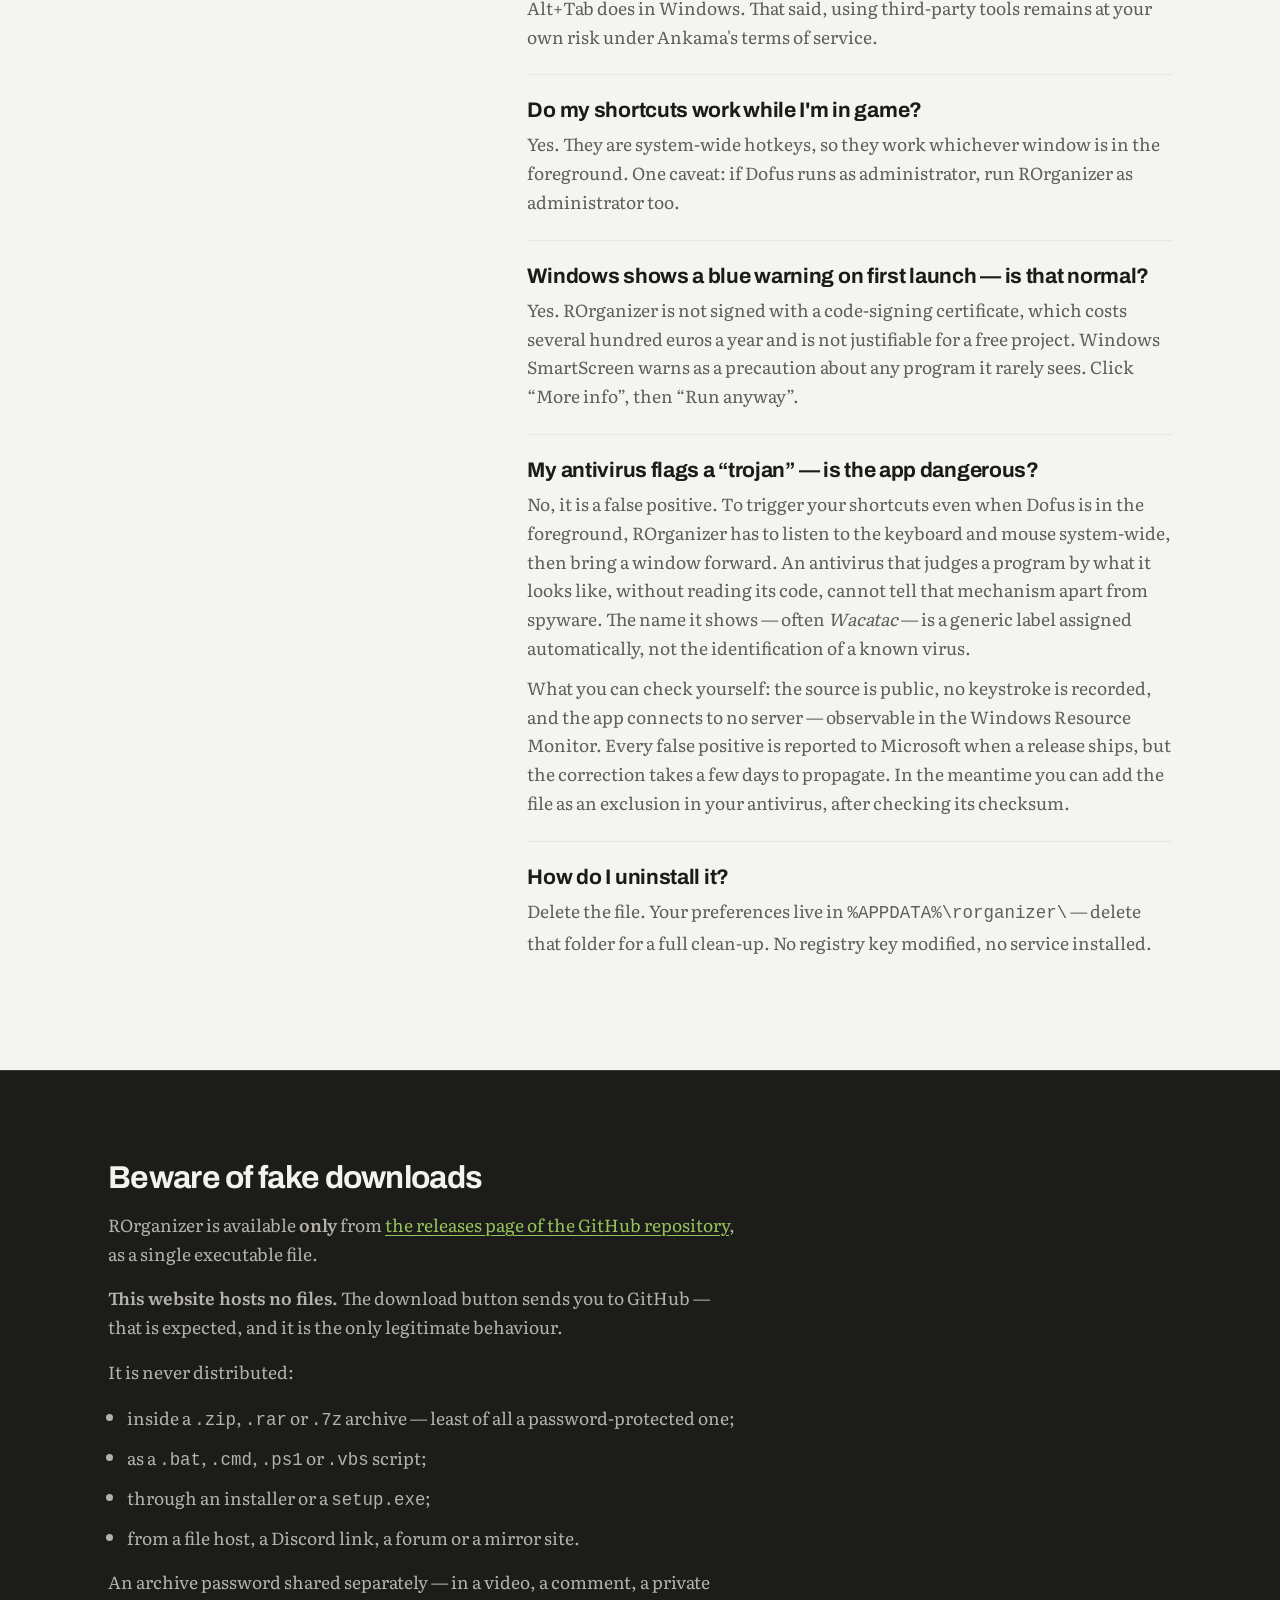
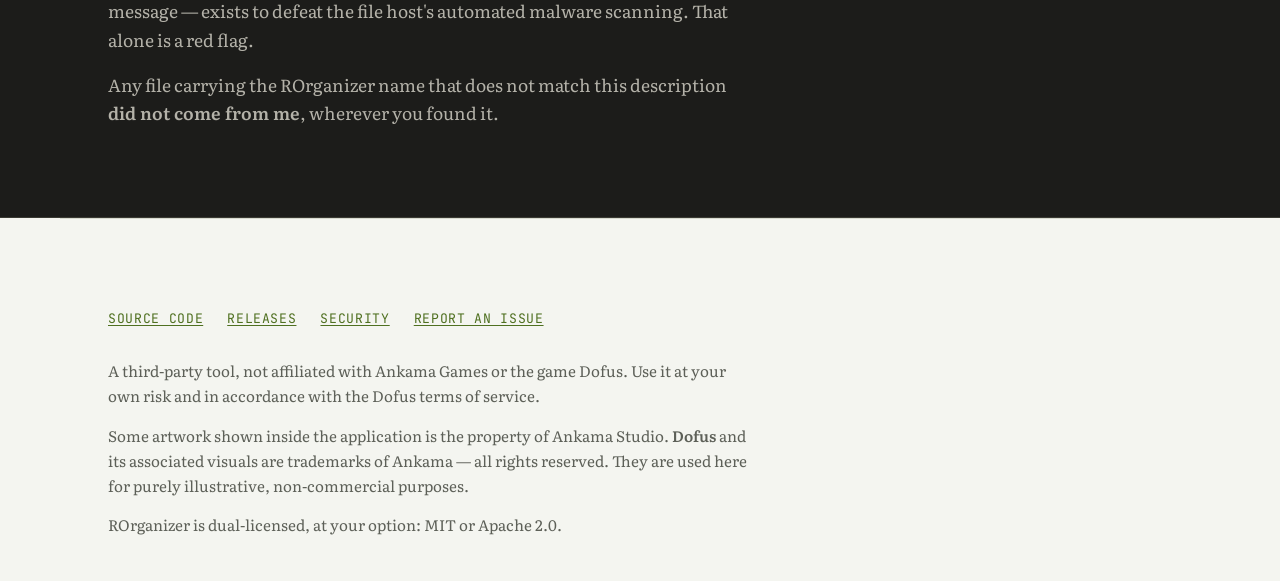
==== commit f6006f9f: "fix(site): SEO — Dofus 3, nom du site, traductions, CLS - README : badge et ligne de lien vers /fr/," ====
--- a/site/index.html
+++ b/site/index.html
@@ -16,6 +16,21 @@
 <link rel="alternate" hreflang="en" href="https://rorganizer.loulouw-labs.fr/en/">
 <link rel="alternate" hreflang="es" href="https://rorganizer.loulouw-labs.fr/es/">
 <link rel="alternate" hreflang="x-default" href="https://rorganizer.loulouw-labs.fr/en/">
+
+<meta name="theme-color" content="#f4f5f0" media="(prefers-color-scheme: light)">
+<meta name="theme-color" content="#161714" media="(prefers-color-scheme: dark)">
+
+<!-- Nom du site pour Google, lu sur la page d'accueil. Le noindex n'y fait
+     pas obstacle : Google suit la redirection vers /en/, qui porte le même
+     bloc. -->
+<script type="application/ld+json">
+{
+  "@context": "https://schema.org",
+  "@type": "WebSite",
+  "name": "ROrganizer",
+  "url": "https://rorganizer.loulouw-labs.fr/"
+}
+</script>
 
 <link rel="icon" href="assets/img/icon.png" type="image/png">
 <link rel="stylesheet" href="assets/style.css">
--- a/site/assets/style.css
+++ b/site/assets/style.css
@@ -613,7 +613,10 @@
 
 /* Repère de focus posé sur la capture. Coordonnées relevées au pixel sur
    `app-*.png` (lignes à y=167/257/347/437 sur 968, de x=24 à x=656 sur 680),
-   exprimées en pourcentages pour suivre le redimensionnement de l'image. */
+   exprimées en pourcentages pour suivre le redimensionnement de l'image.
+   L'animation déplace le repère par `transform`, pas par `top` : un
+   changement de `top` compte dans le CLS, un `transform` non. Le pas de
+   ligne (90 px) vaut 90/84 = 107,143 % de la hauteur du repère (84 px). */
 .stack__focus {
   position: absolute;
   top: 17.252%;
@@ -654,16 +657,16 @@
 
 @keyframes focus-walk {
   0% {
-    top: 17.252%;
+    transform: none;
   }
   25% {
-    top: 26.550%;
+    transform: translateY(107.143%);
   }
   50% {
-    top: 35.847%;
+    transform: translateY(214.286%);
   }
   75% {
-    top: 45.145%;
+    transform: translateY(321.429%);
   }
 }
 
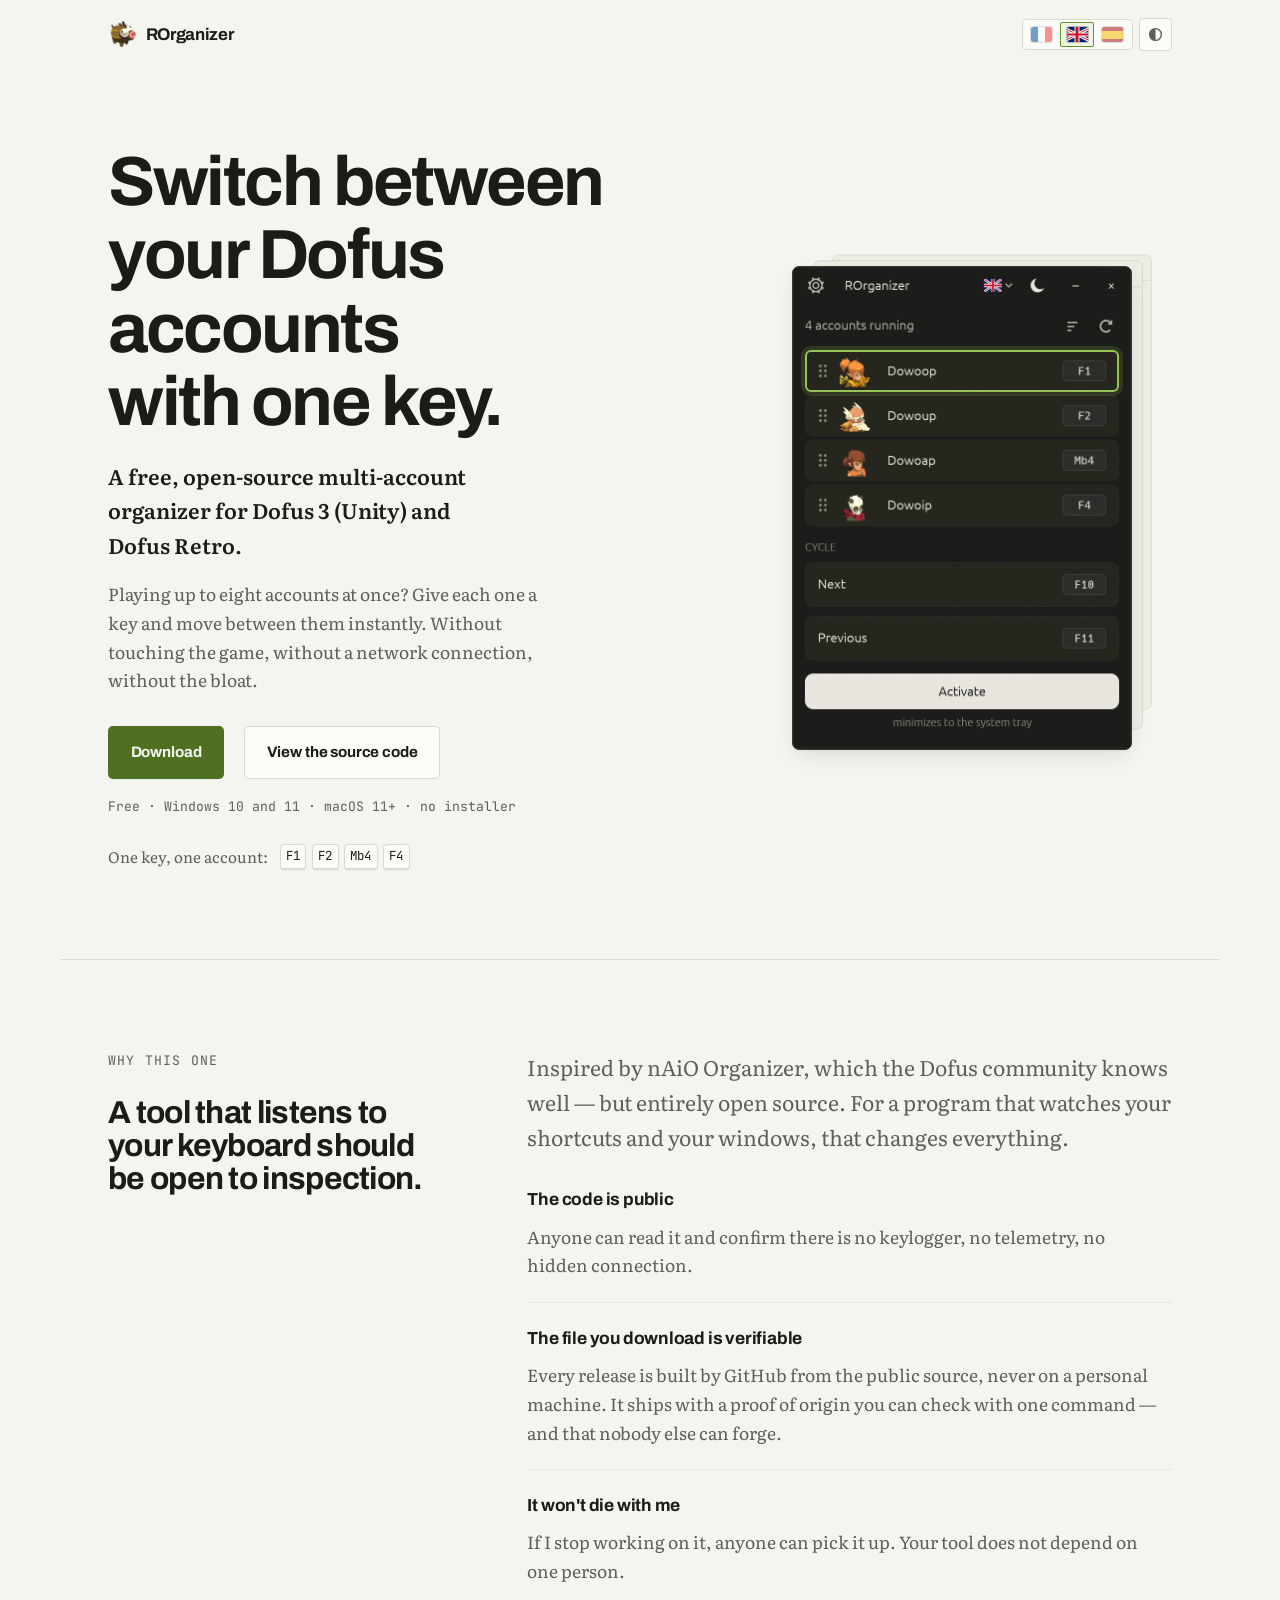
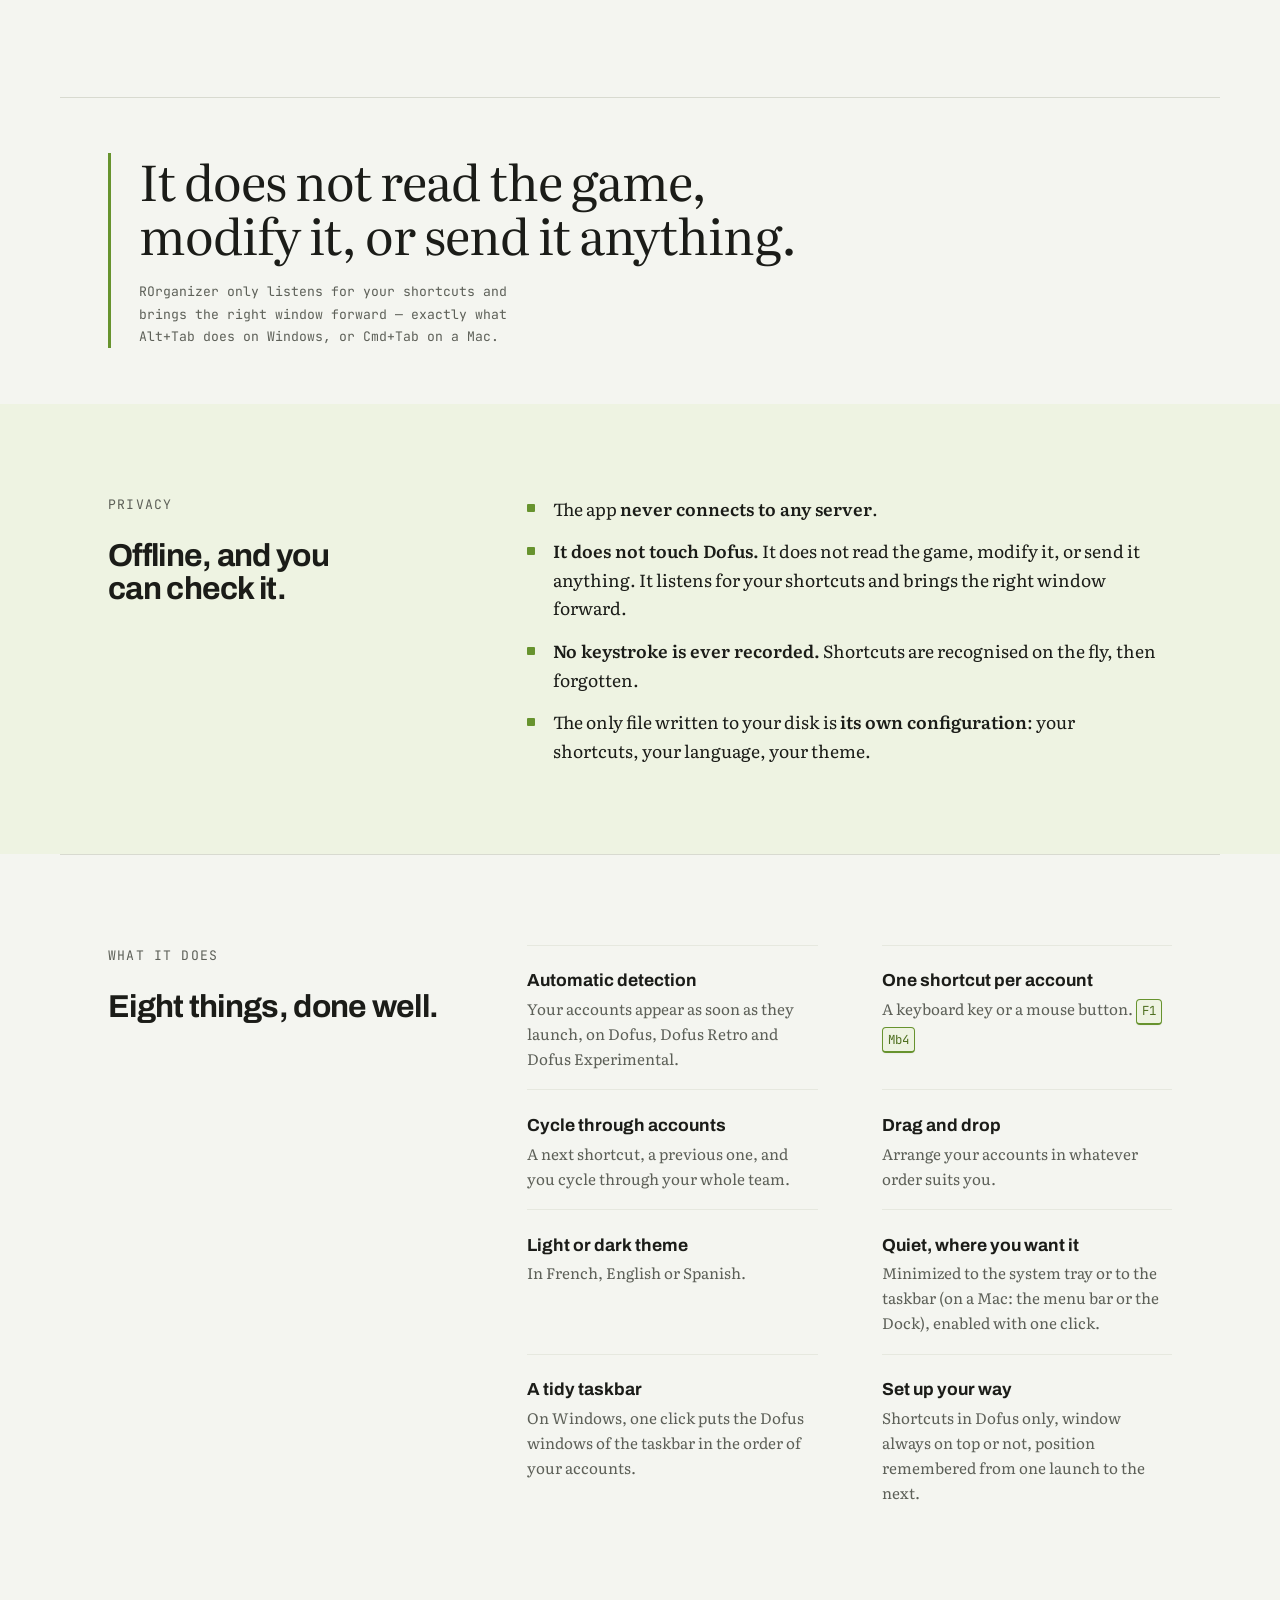
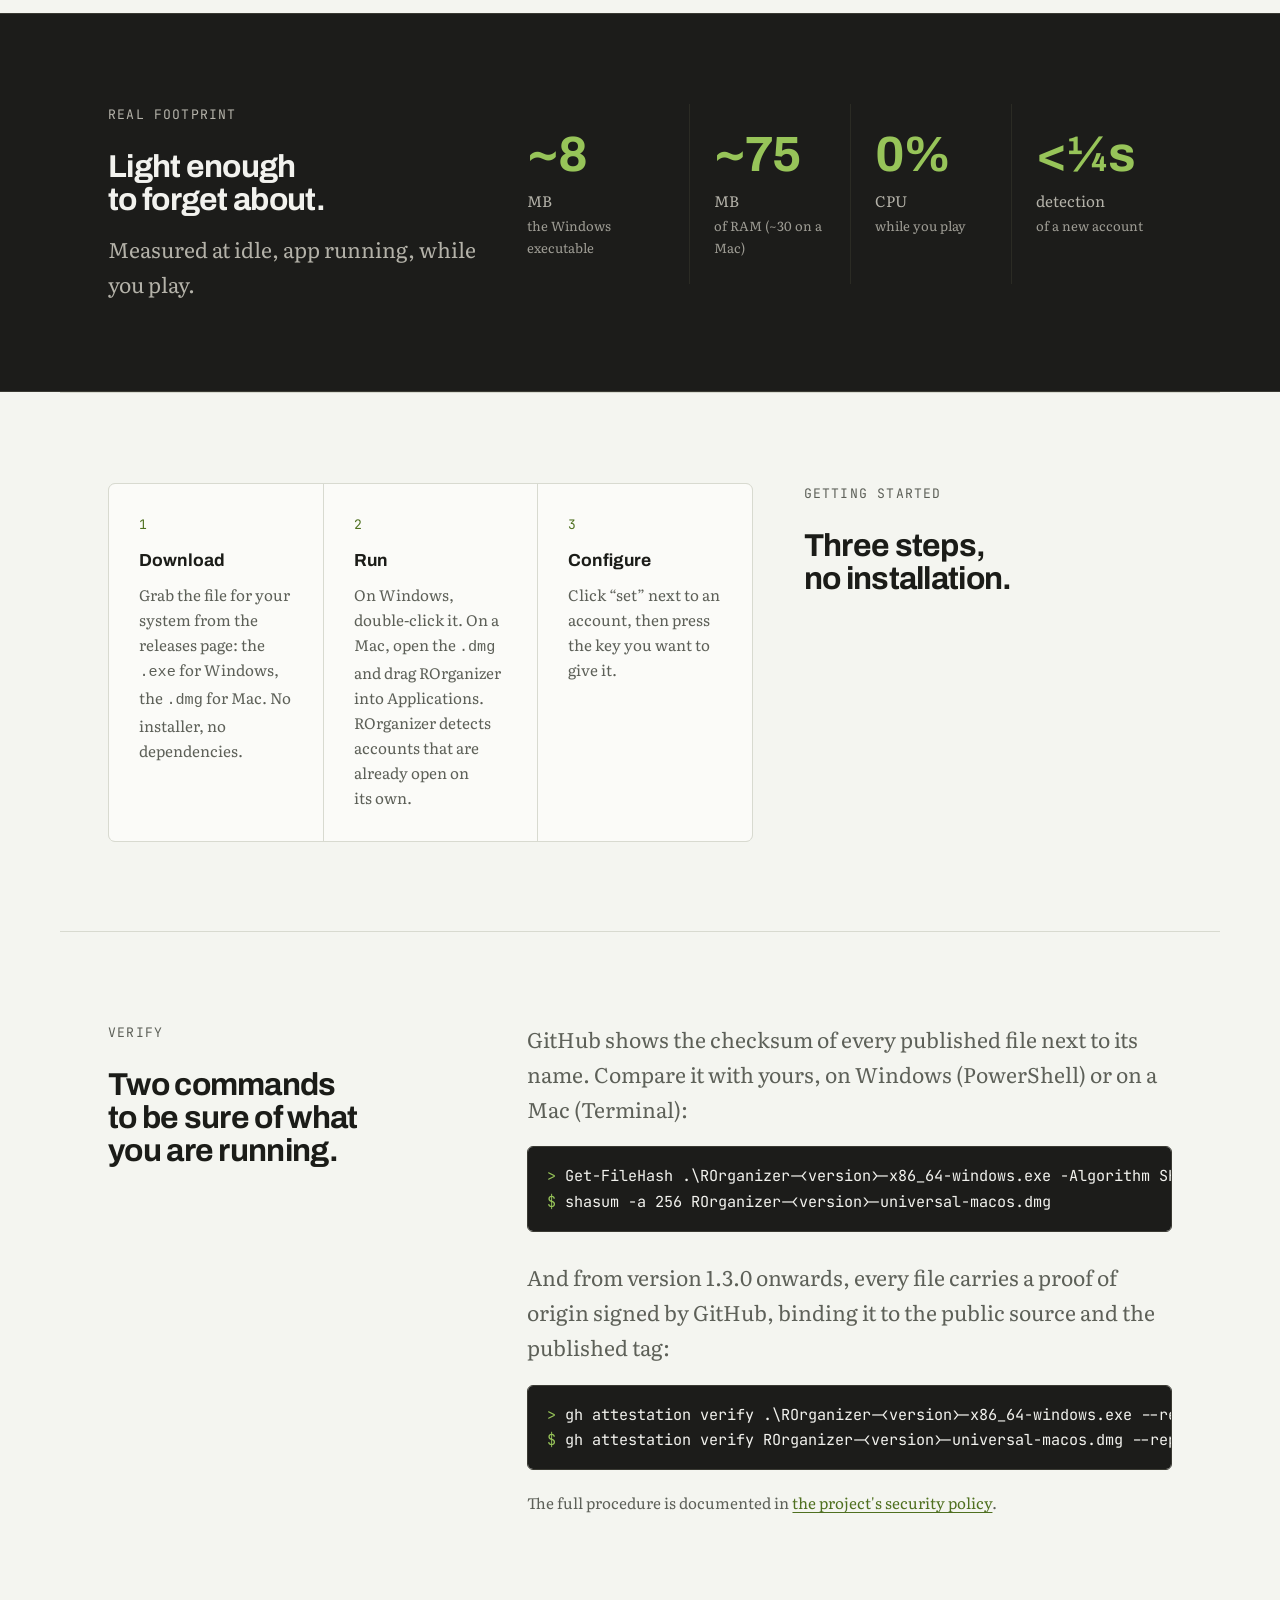
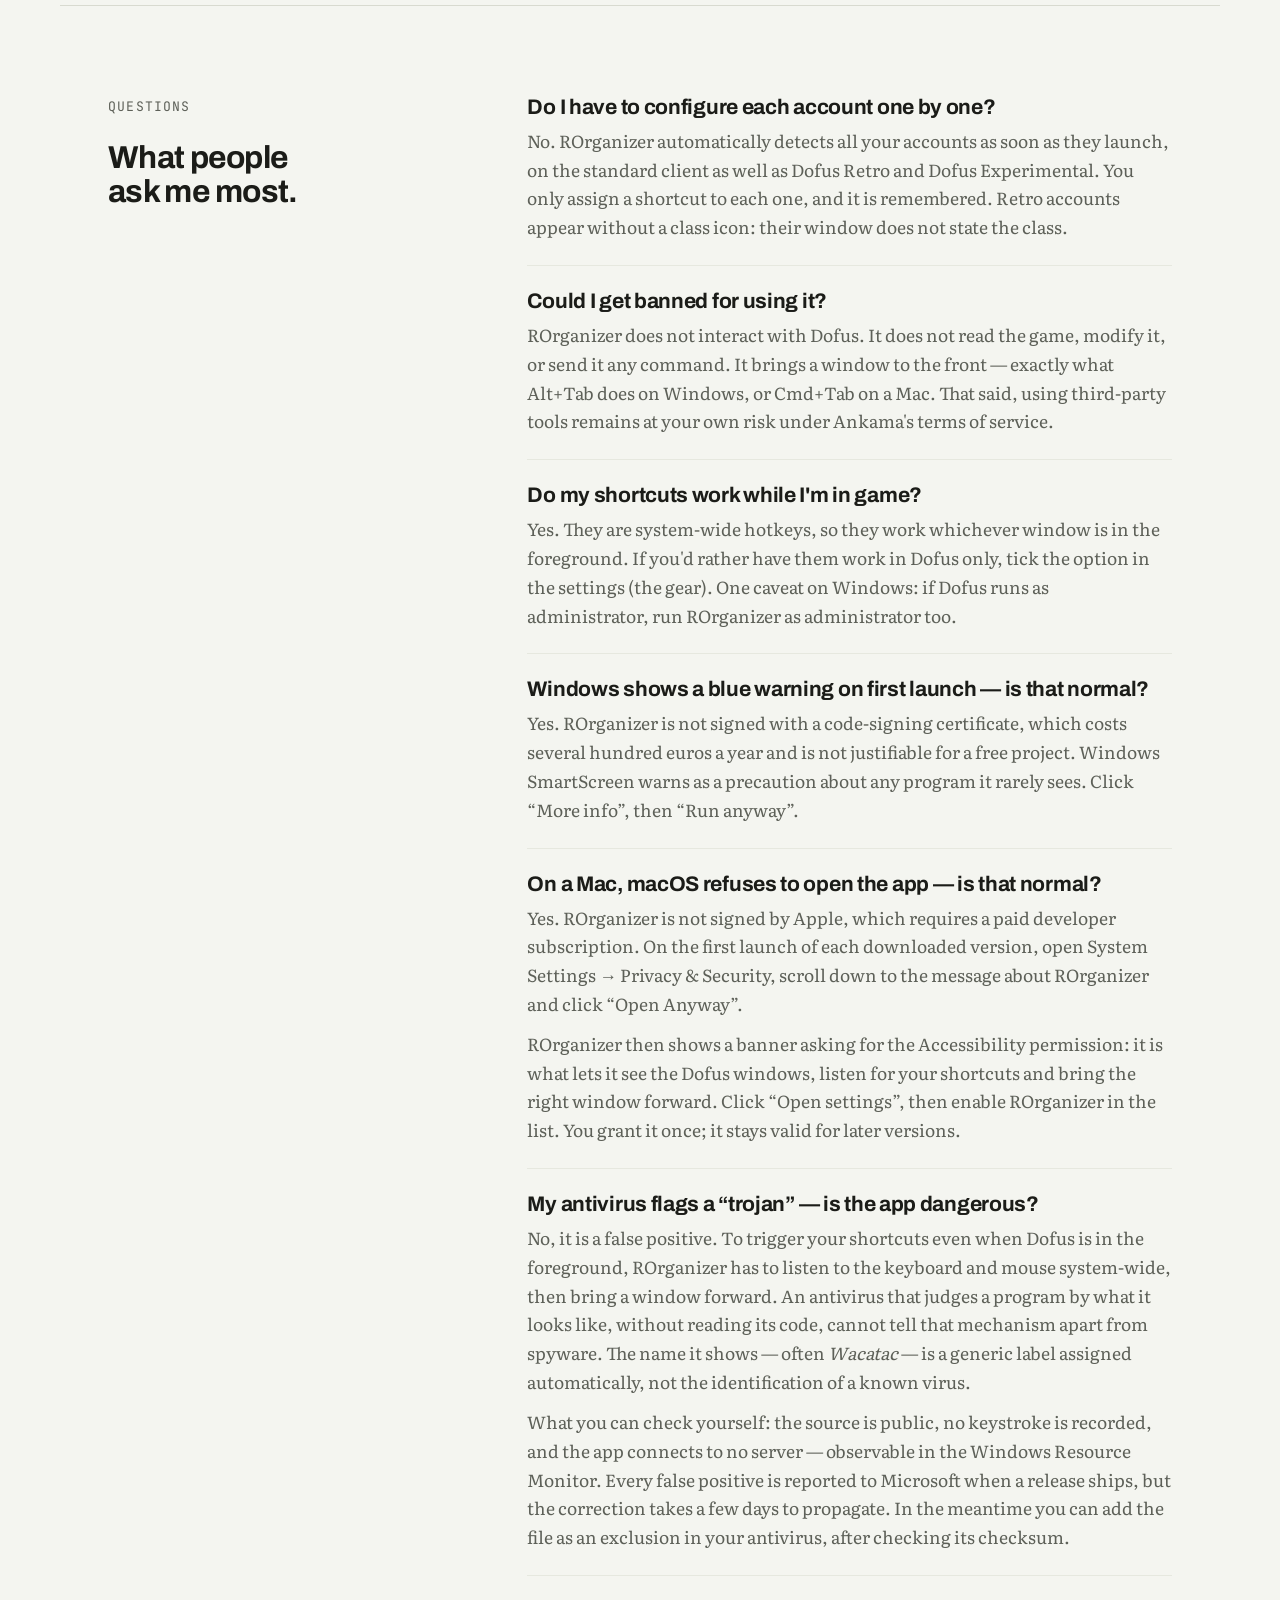
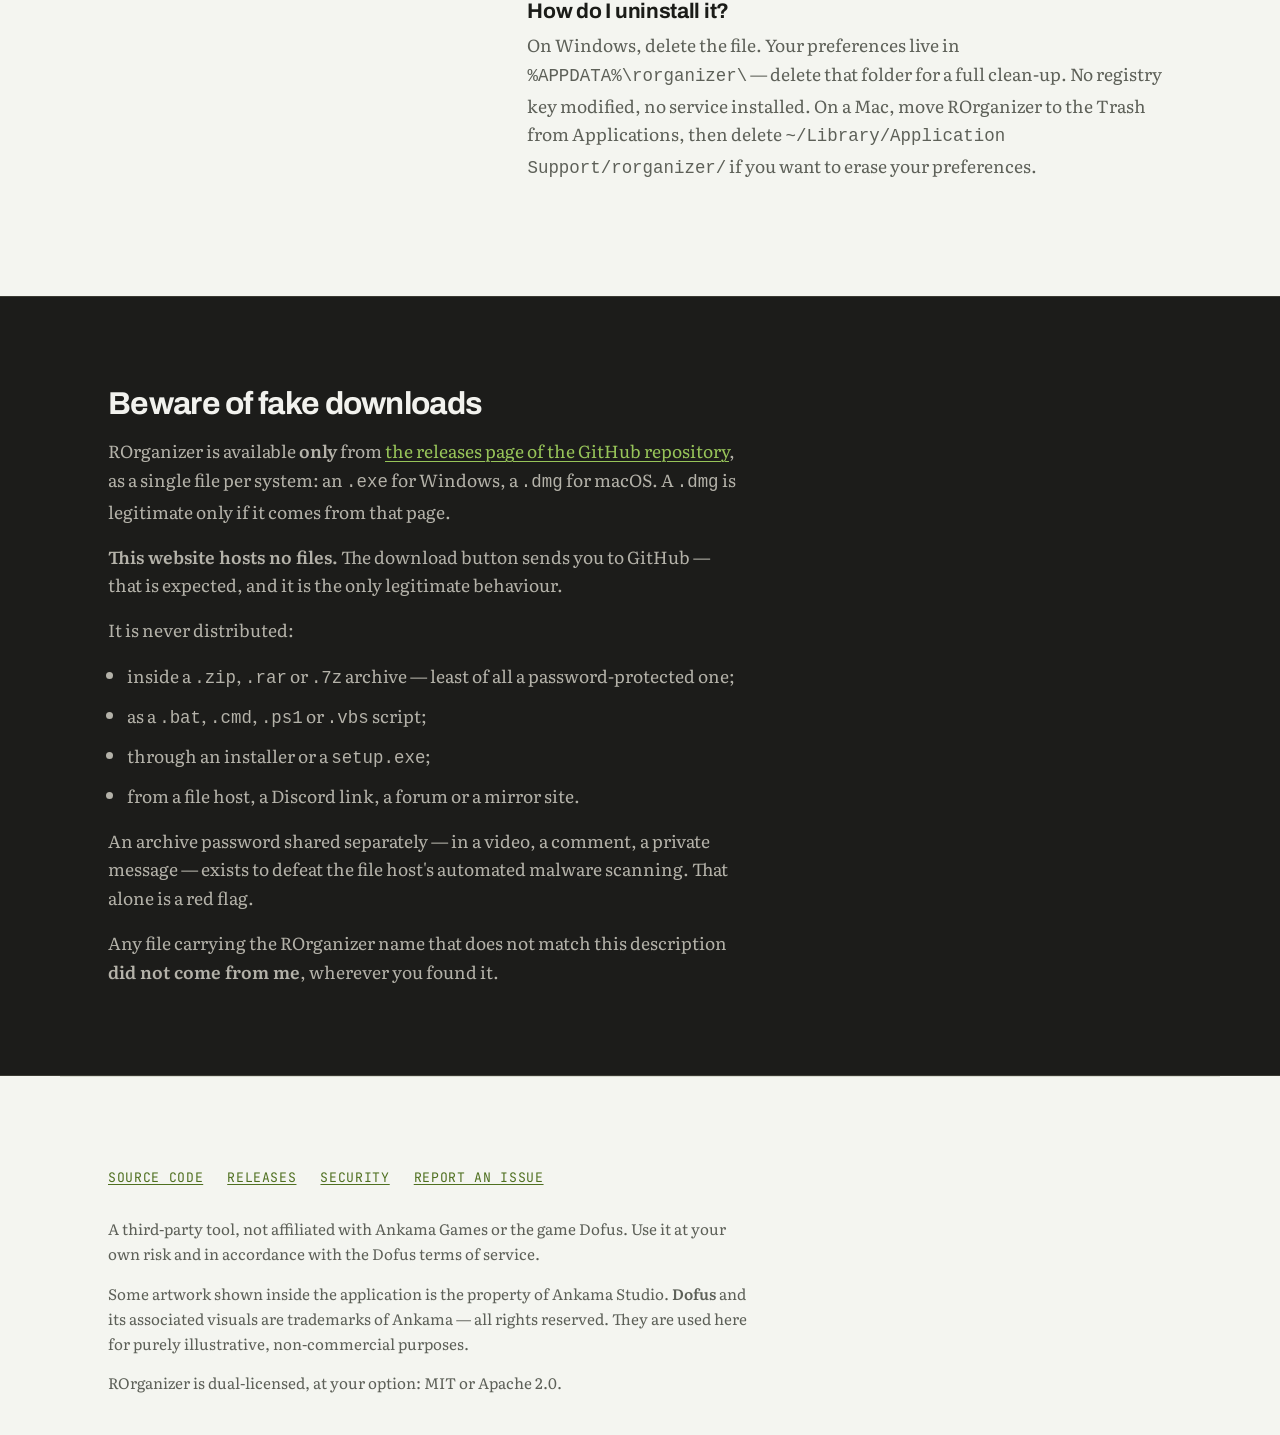
==== commit d8aed42a: "docs(site): Windows et Mac dans le titre des pages - <title> et og:title FR/EN/ES (et la carte de la" ====
--- a/site/index.html
+++ b/site/index.html
@@ -16,6 +16,22 @@
 <link rel="alternate" hreflang="en" href="https://rorganizer.loulouw-labs.fr/en/">
 <link rel="alternate" hreflang="es" href="https://rorganizer.loulouw-labs.fr/es/">
 <link rel="alternate" hreflang="x-default" href="https://rorganizer.loulouw-labs.fr/en/">
+
+<!-- Carte de partage : les robots de Discord, X ou Facebook n'exécutent pas
+     le JS, ils restent ici et lisent ces balises. Une seule langue possible
+     par URL : le français, langue de la majorité du public. Reprend les
+     valeurs de /fr/. Sans effet sur l'indexation, le noindex reste. -->
+<meta property="og:type" content="website">
+<meta property="og:site_name" content="ROrganizer">
+<meta property="og:locale" content="fr_FR">
+<meta property="og:url" content="https://rorganizer.loulouw-labs.fr/">
+<meta property="og:title" content="ROrganizer — Organizer multicompte gratuit, Dofus 3 et Rétro, Windows et Mac">
+<meta property="og:description" content="Bascule entre tes comptes Dofus d'un seul appui clavier ou souris. Gratuit, open source, hors-ligne.">
+<meta property="og:image" content="https://rorganizer.loulouw-labs.fr/assets/img/og-fr.png">
+<meta property="og:image:width" content="1280">
+<meta property="og:image:height" content="640">
+<meta property="og:image:alt" content="ROrganizer — organizer multicompte pour Dofus Unity et Dofus Rétro">
+<meta name="twitter:card" content="summary_large_image">
 
 <meta name="theme-color" content="#f4f5f0" media="(prefers-color-scheme: light)">
 <meta name="theme-color" content="#161714" media="(prefers-color-scheme: dark)">
